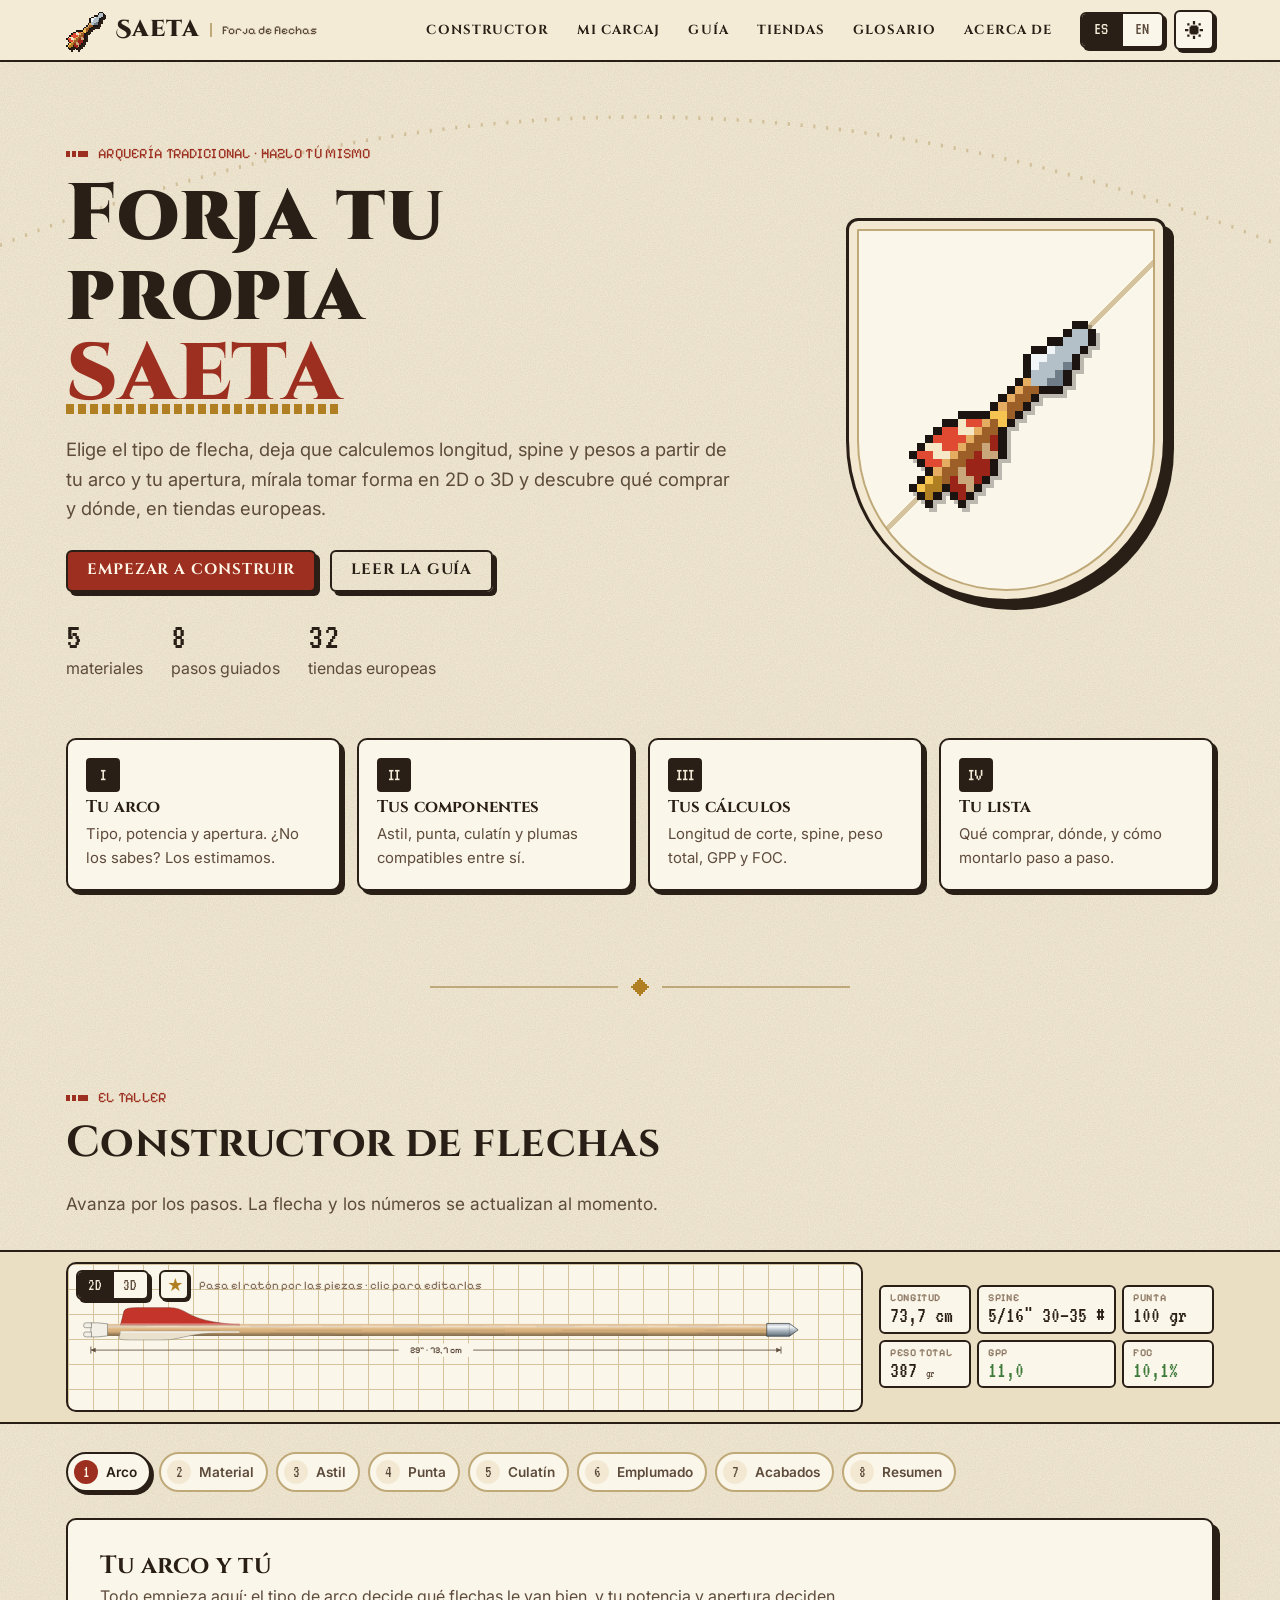
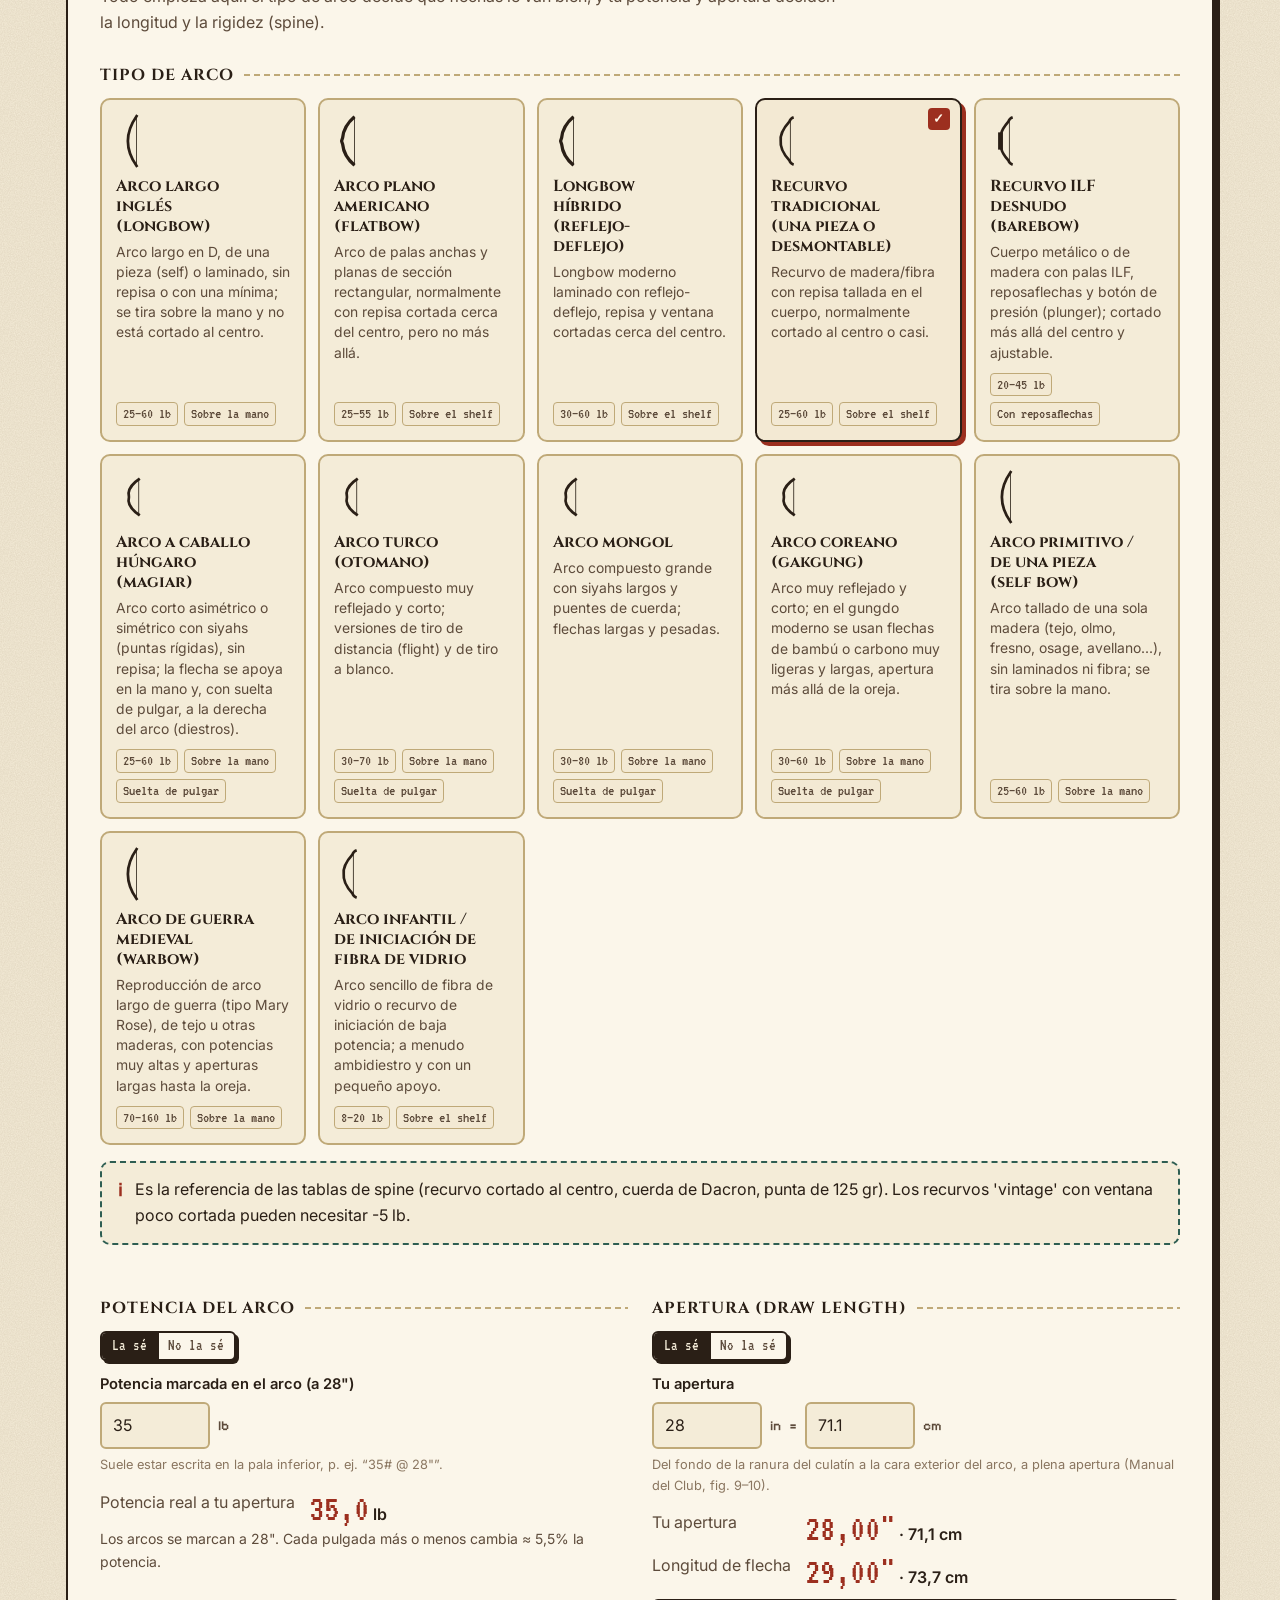
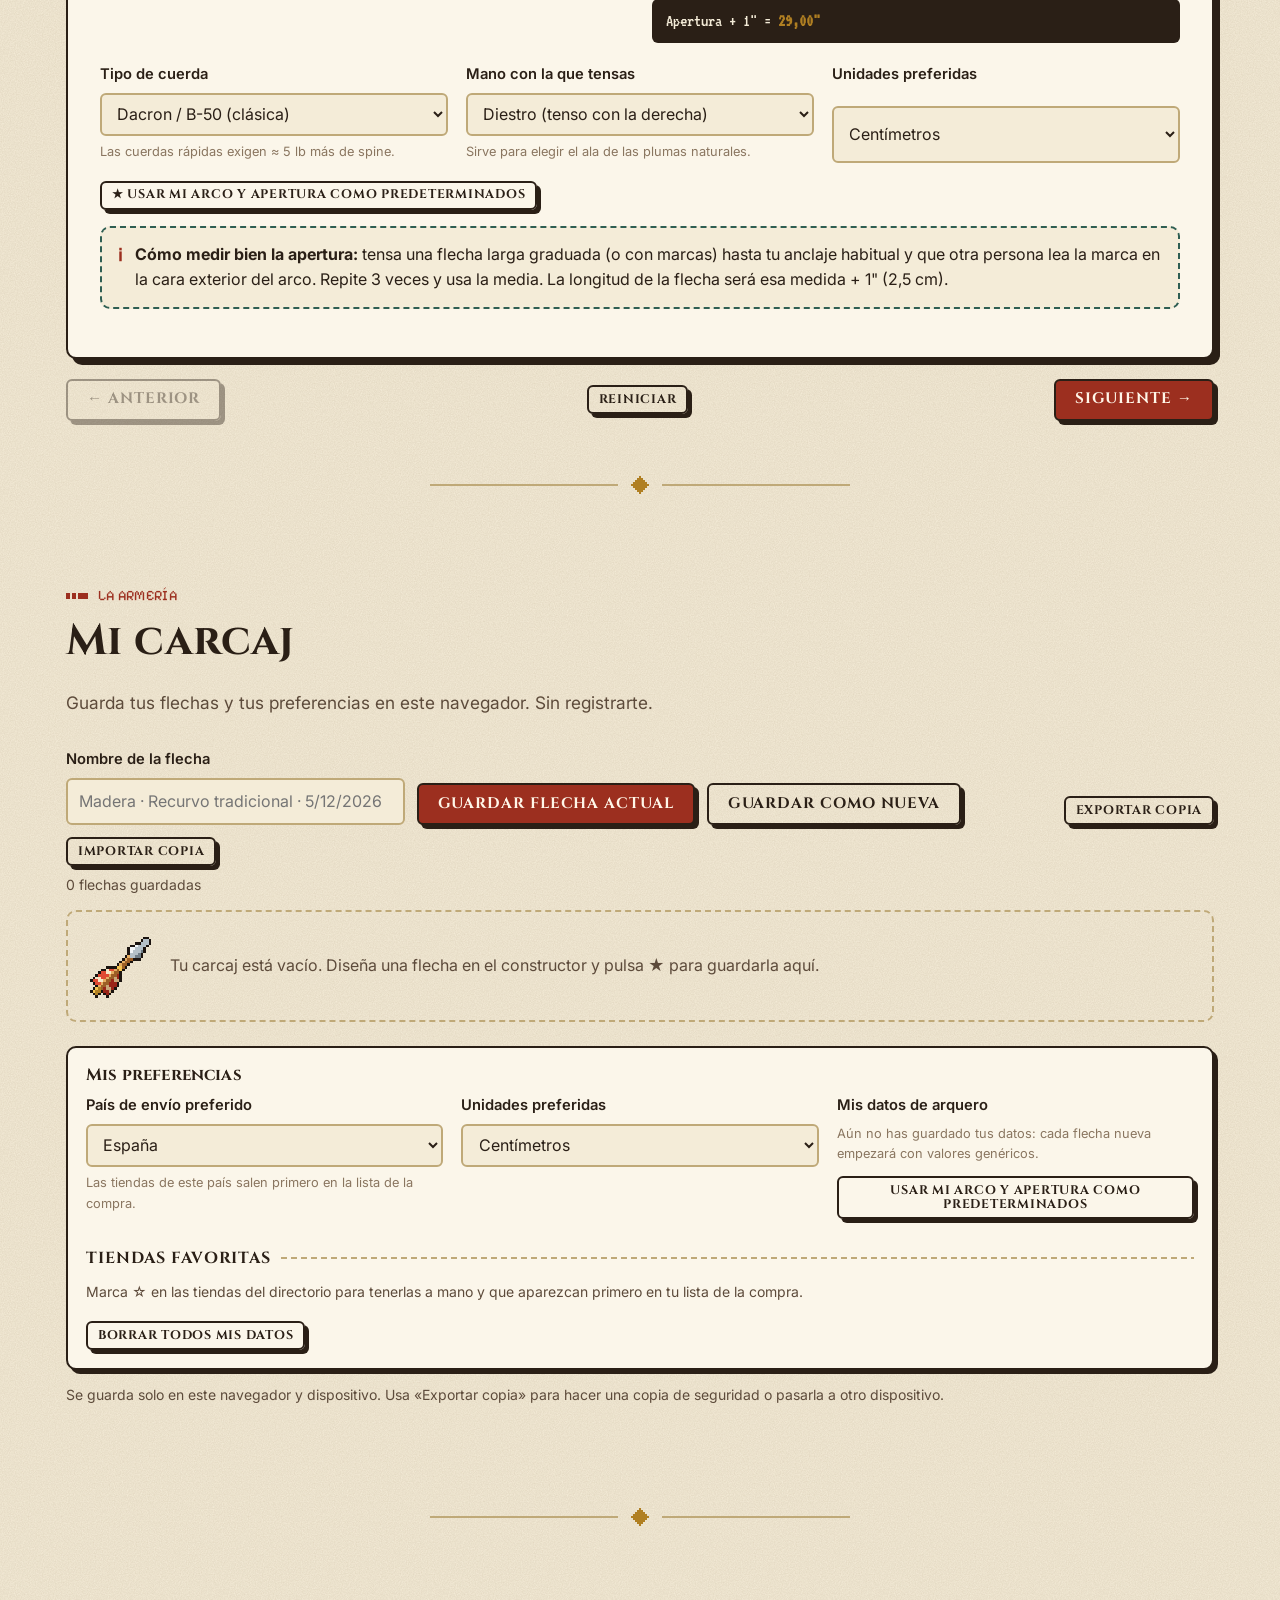
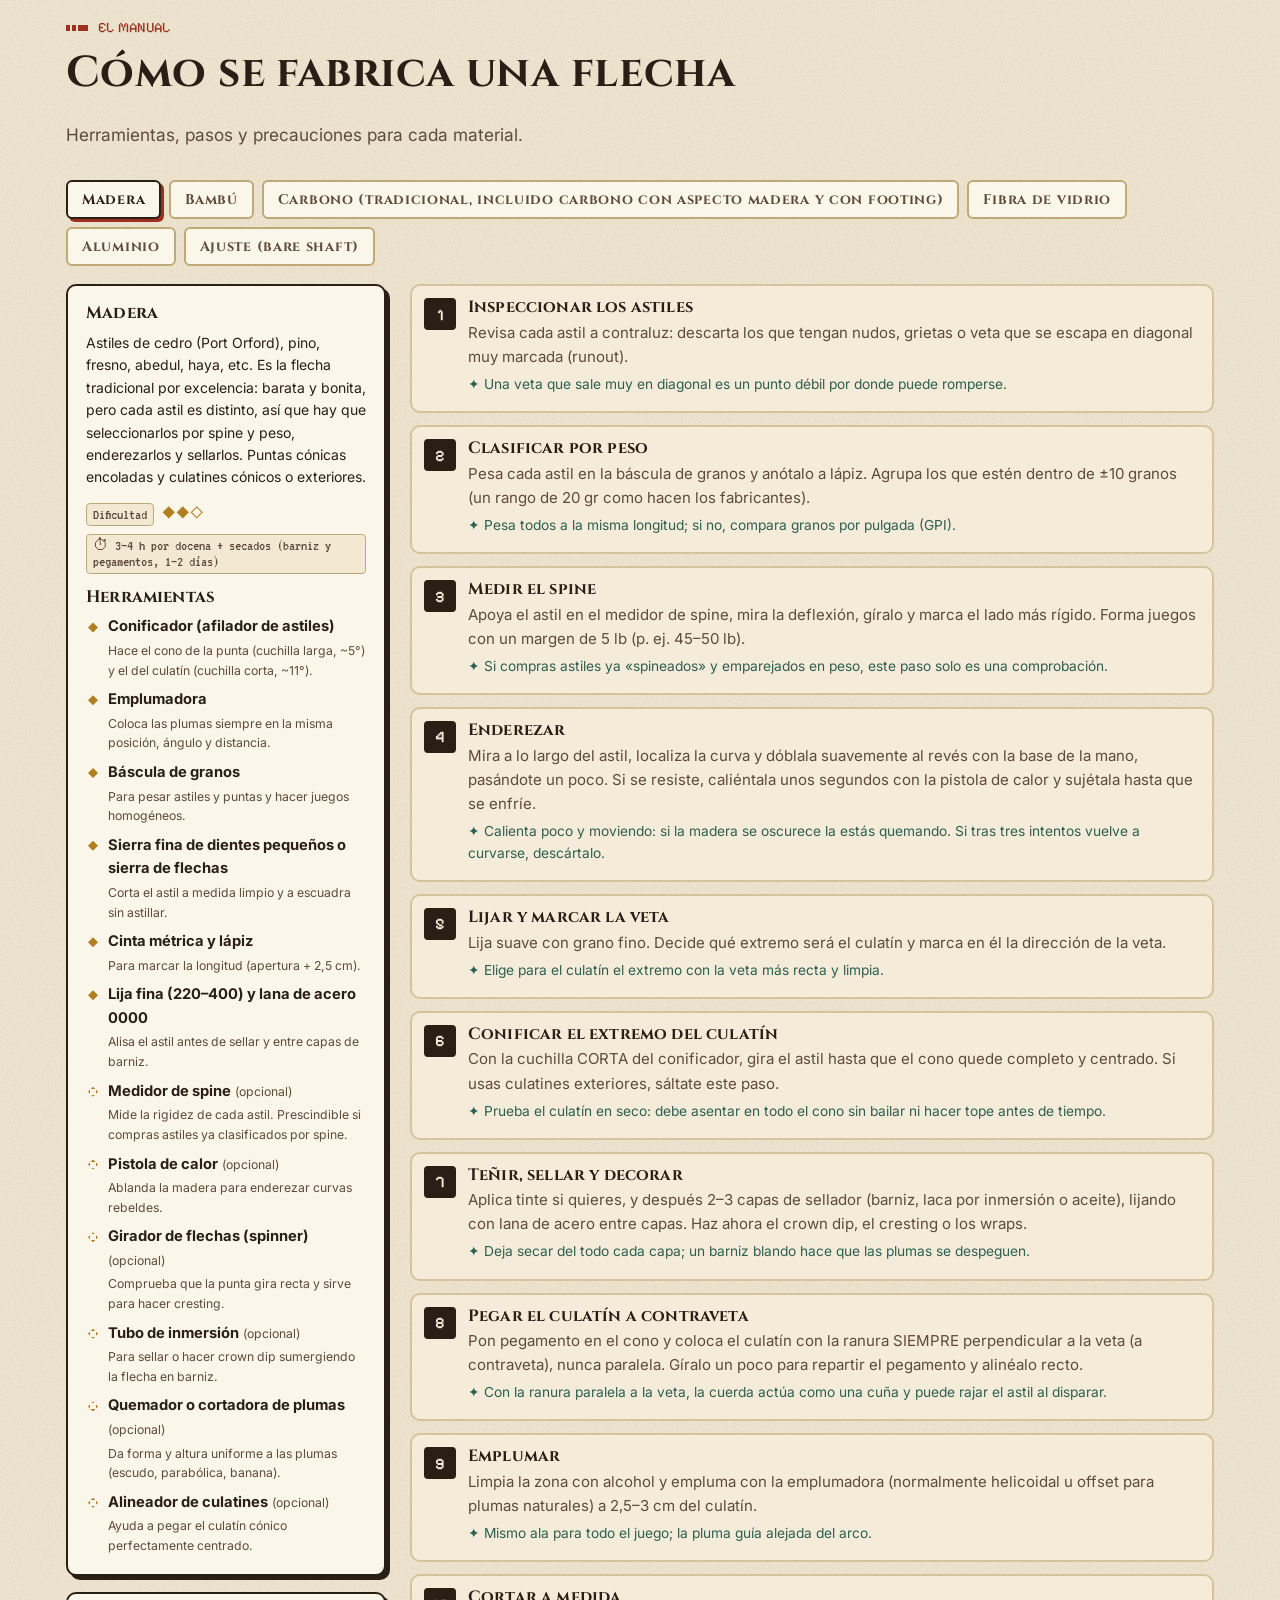
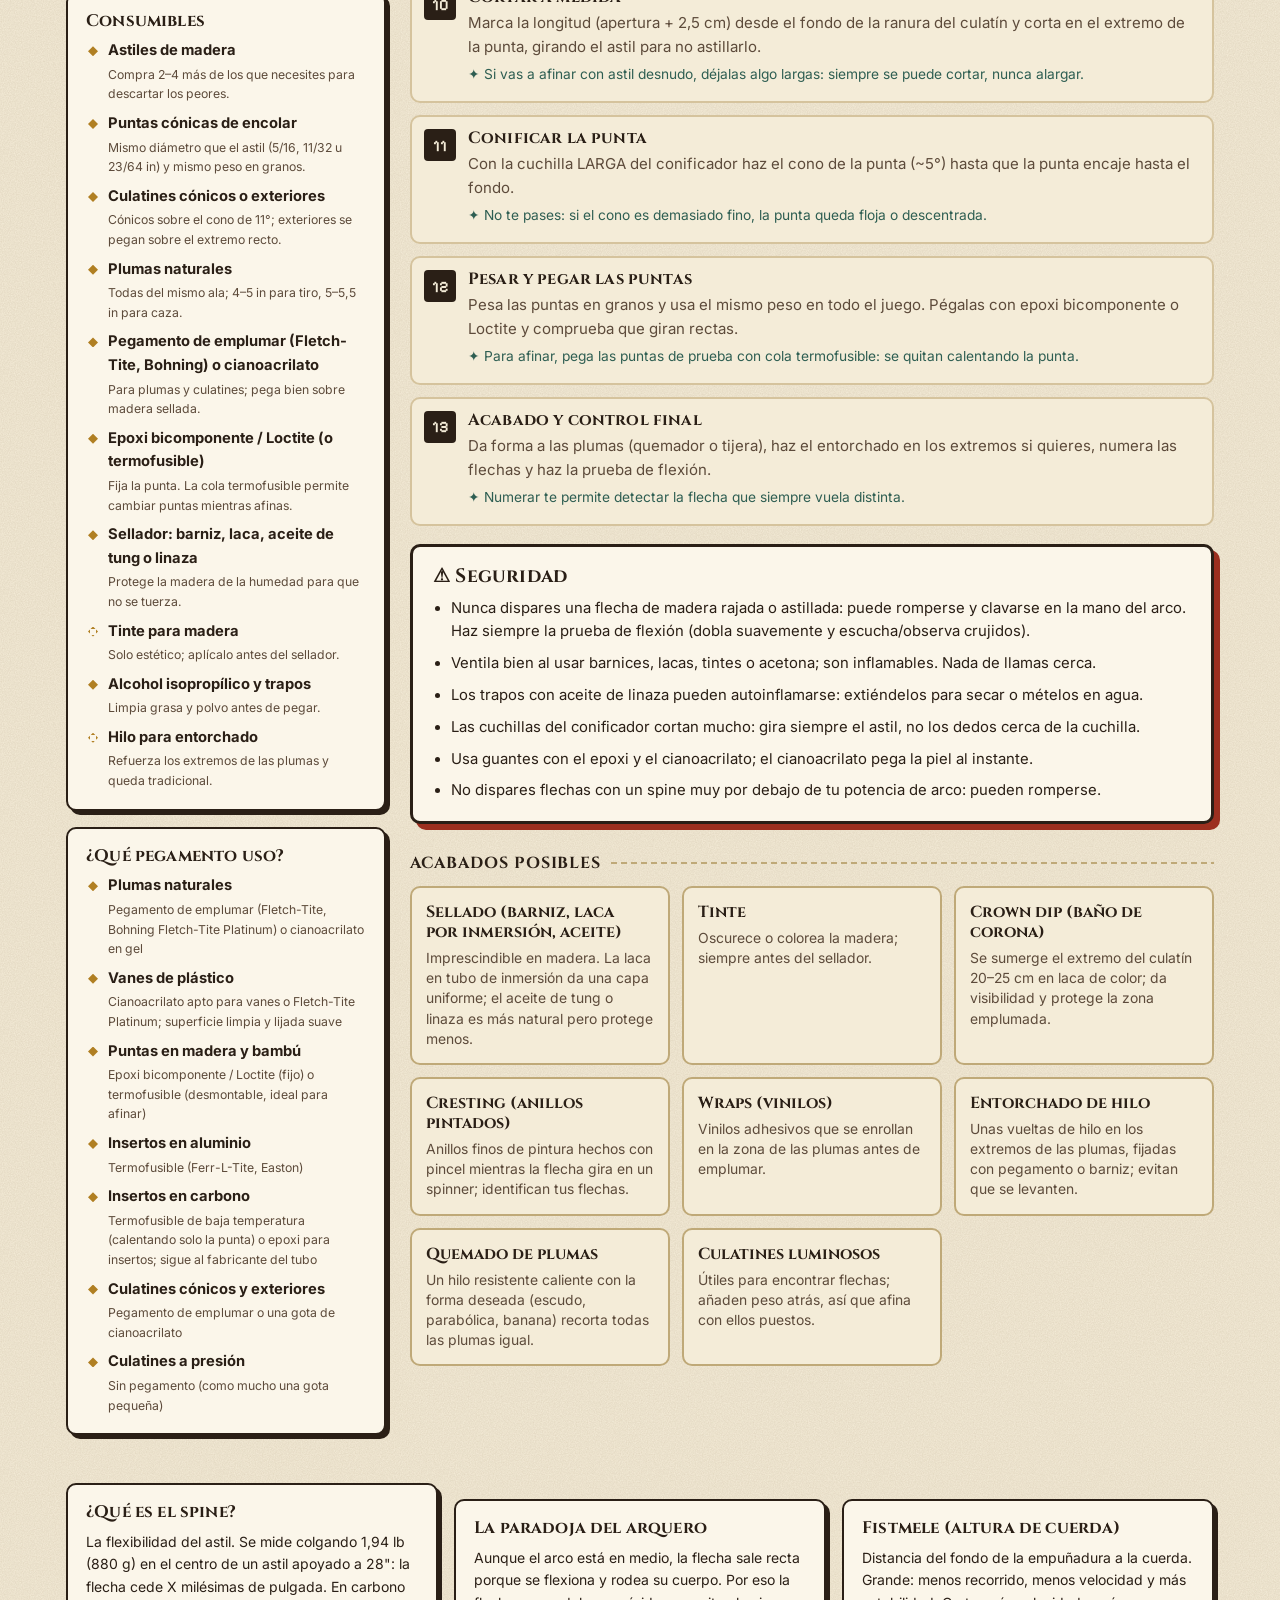
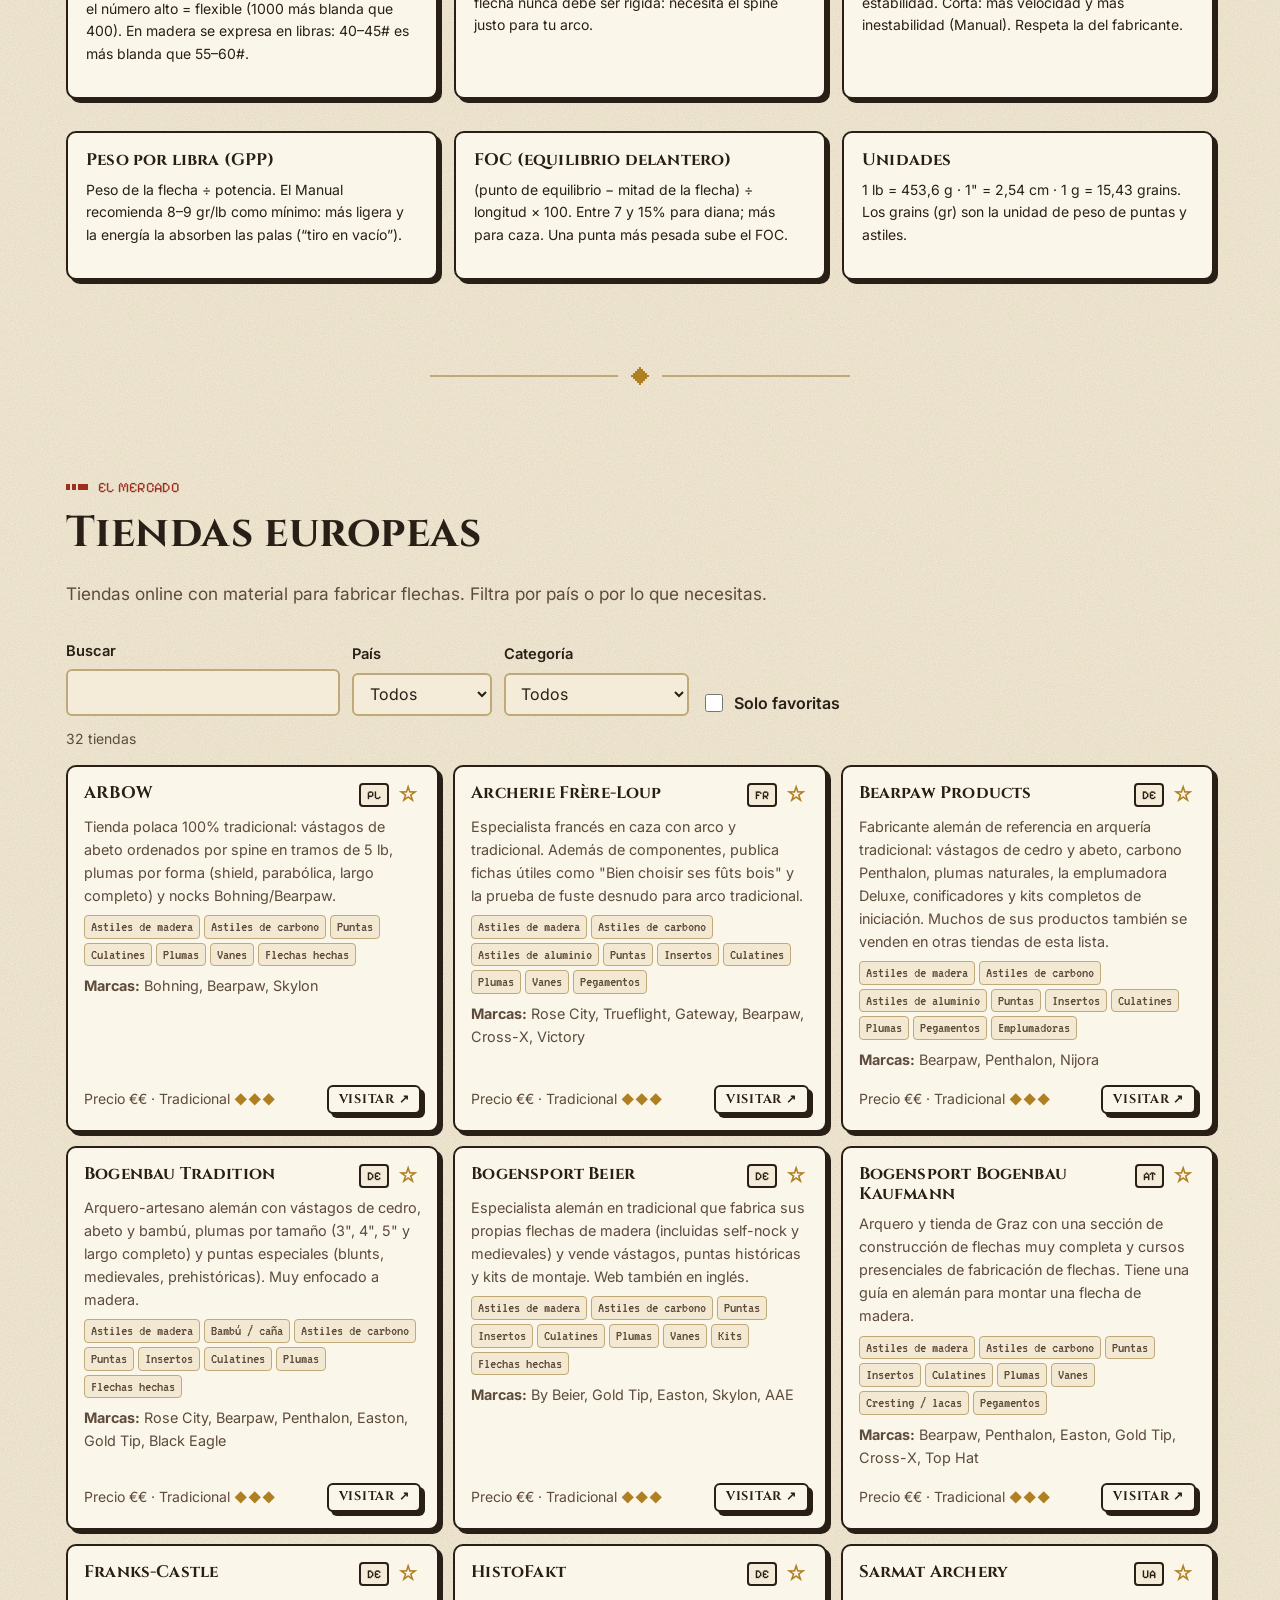
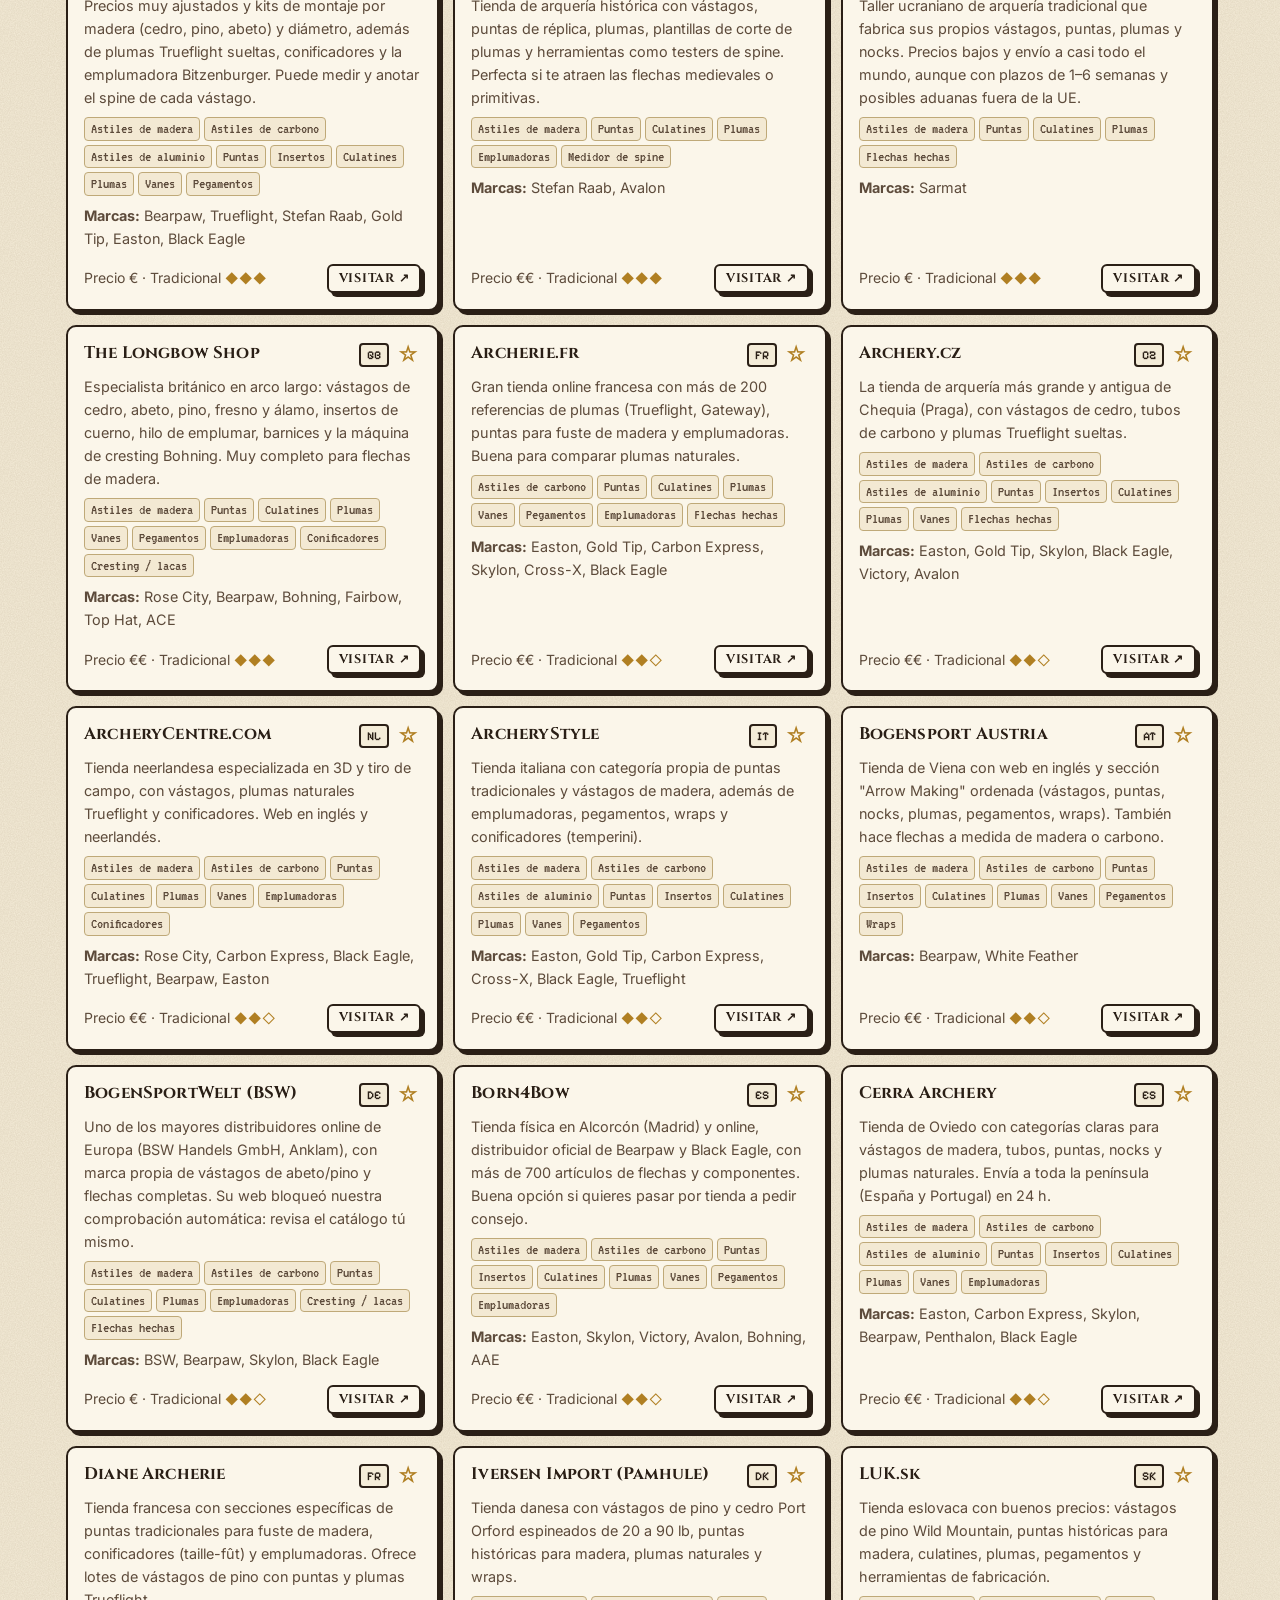
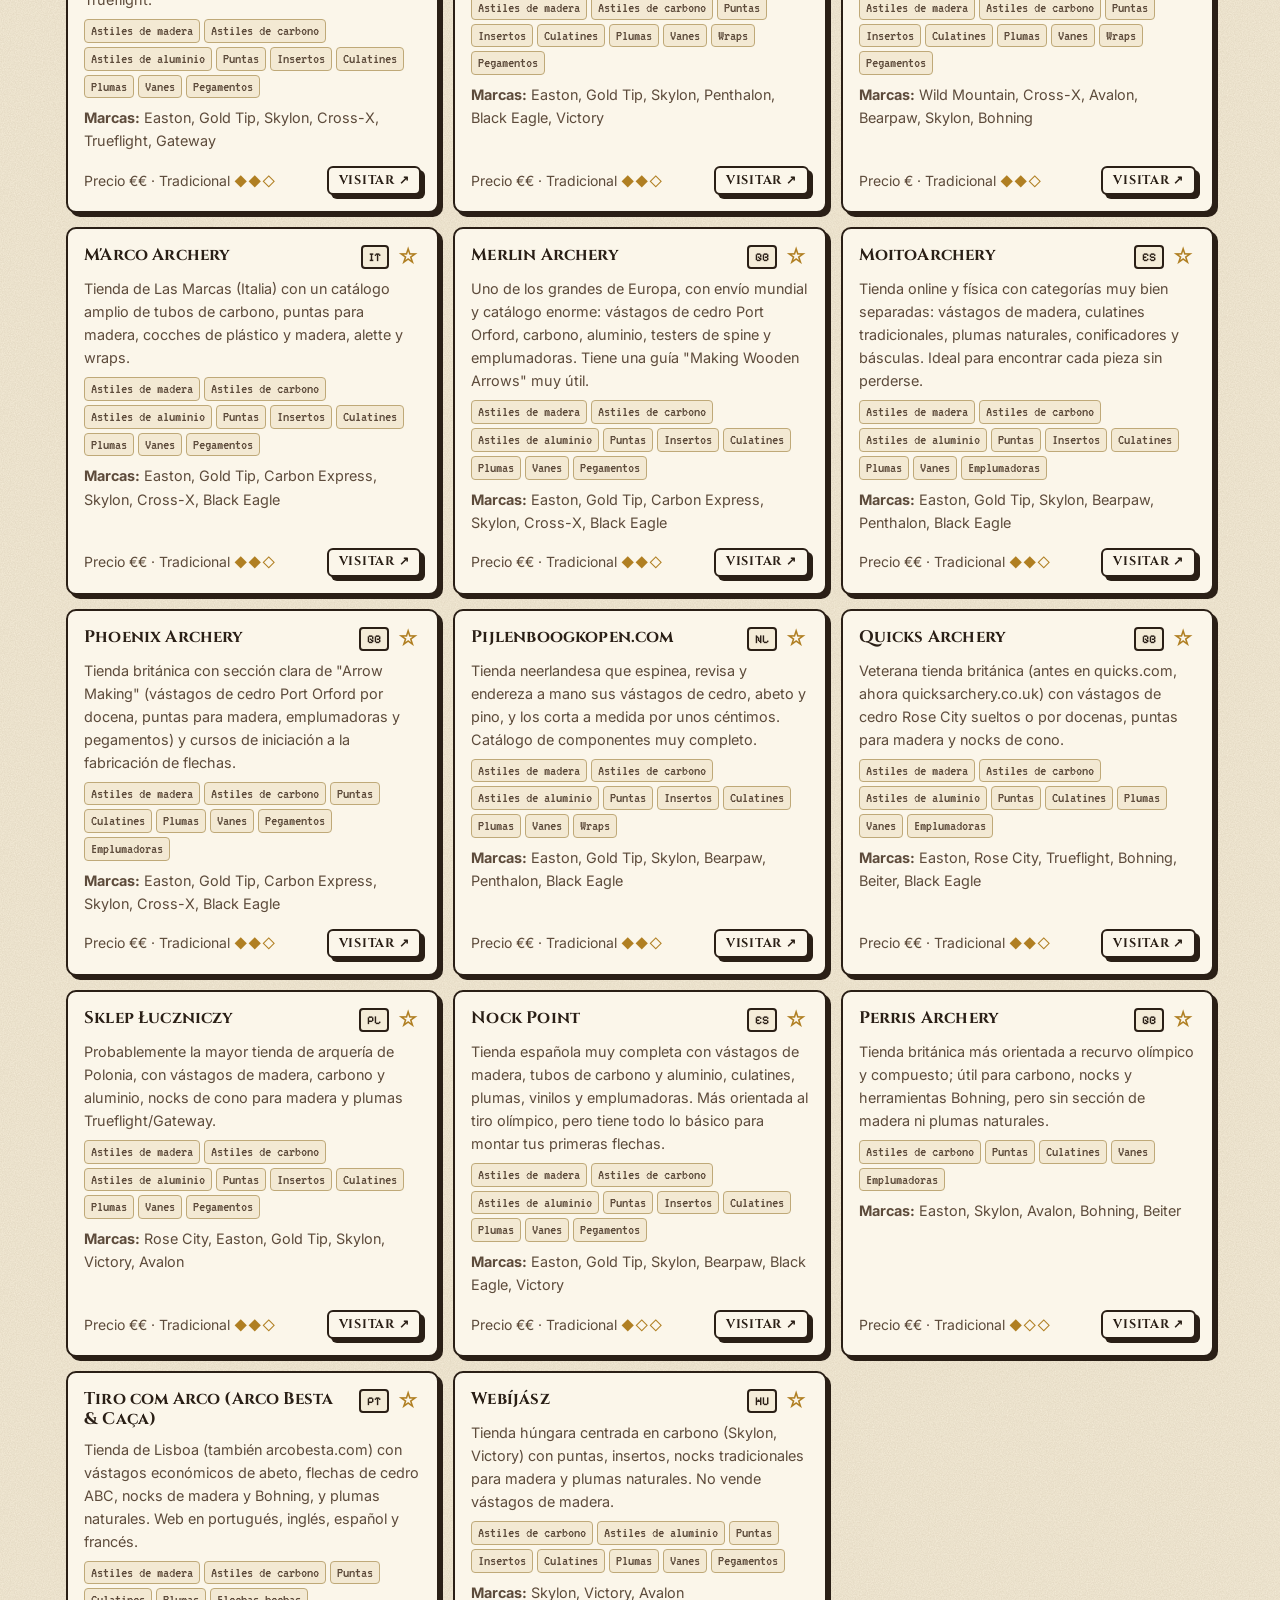
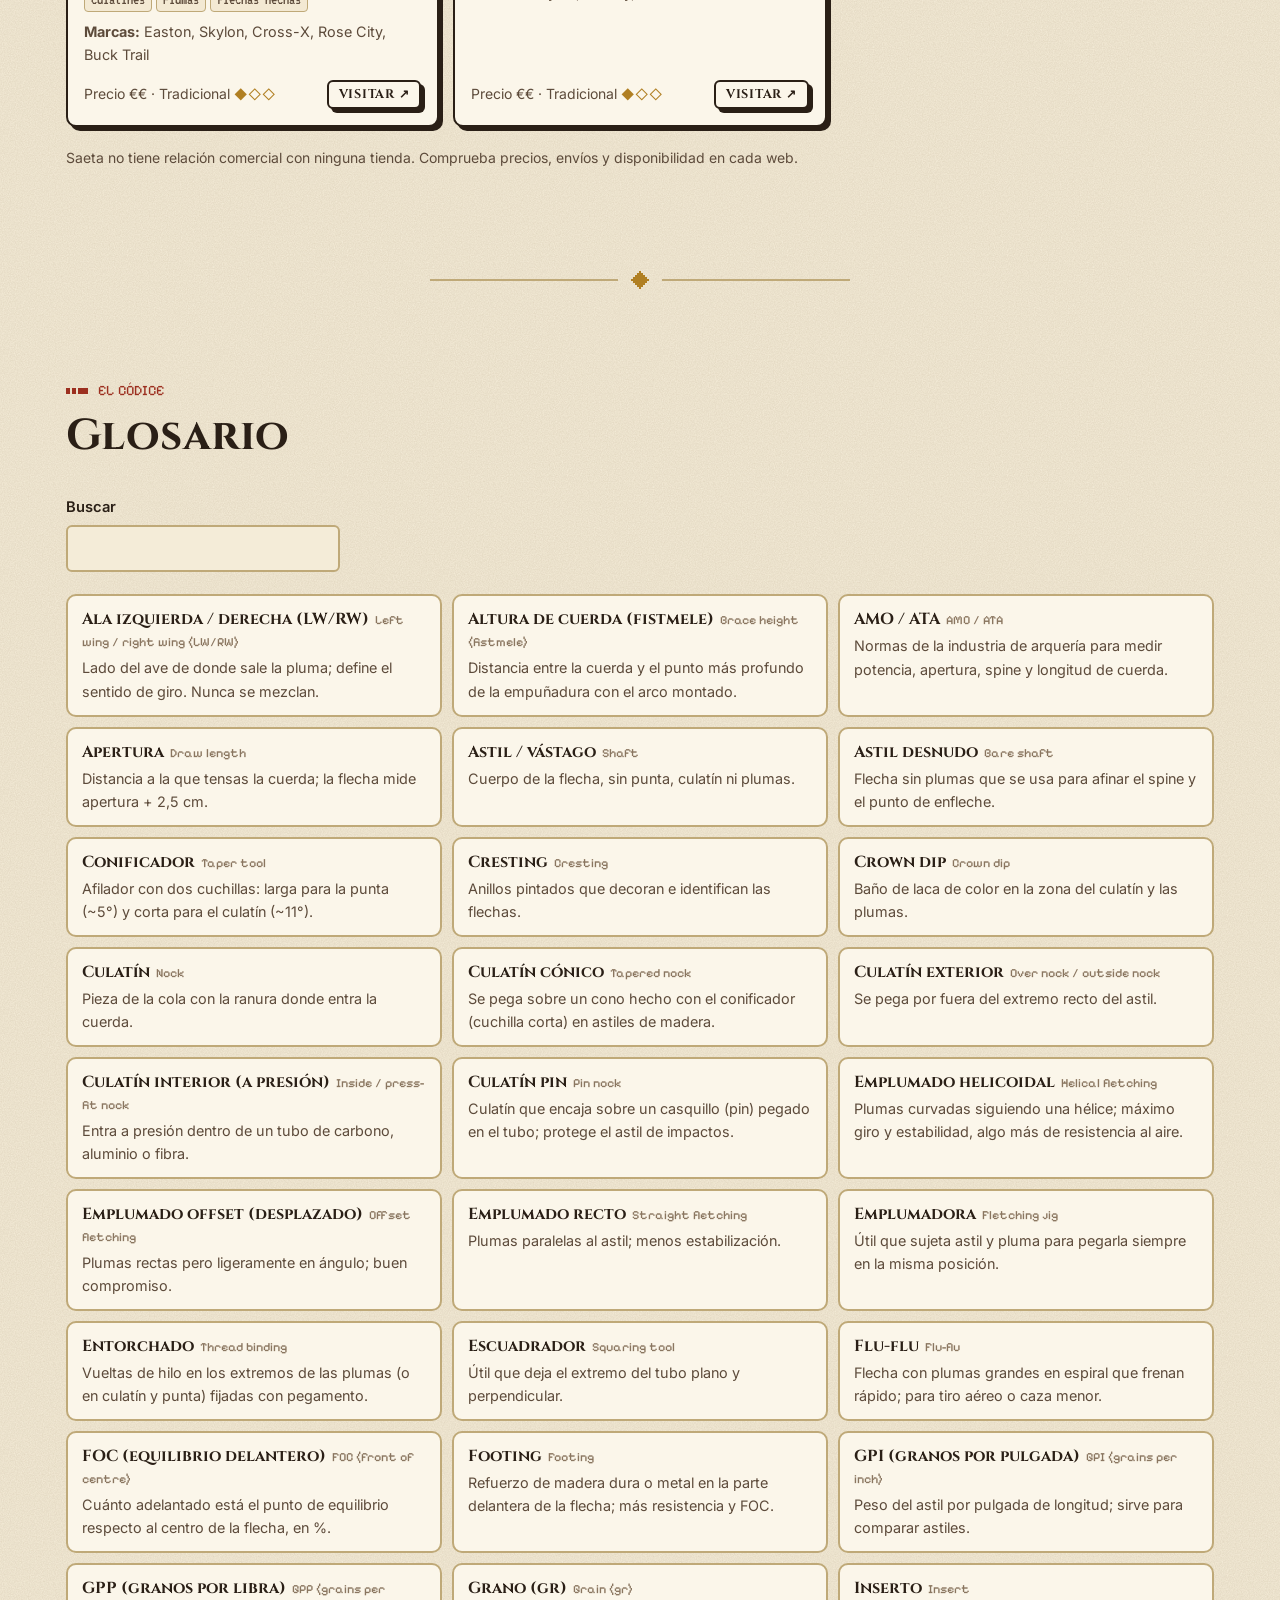
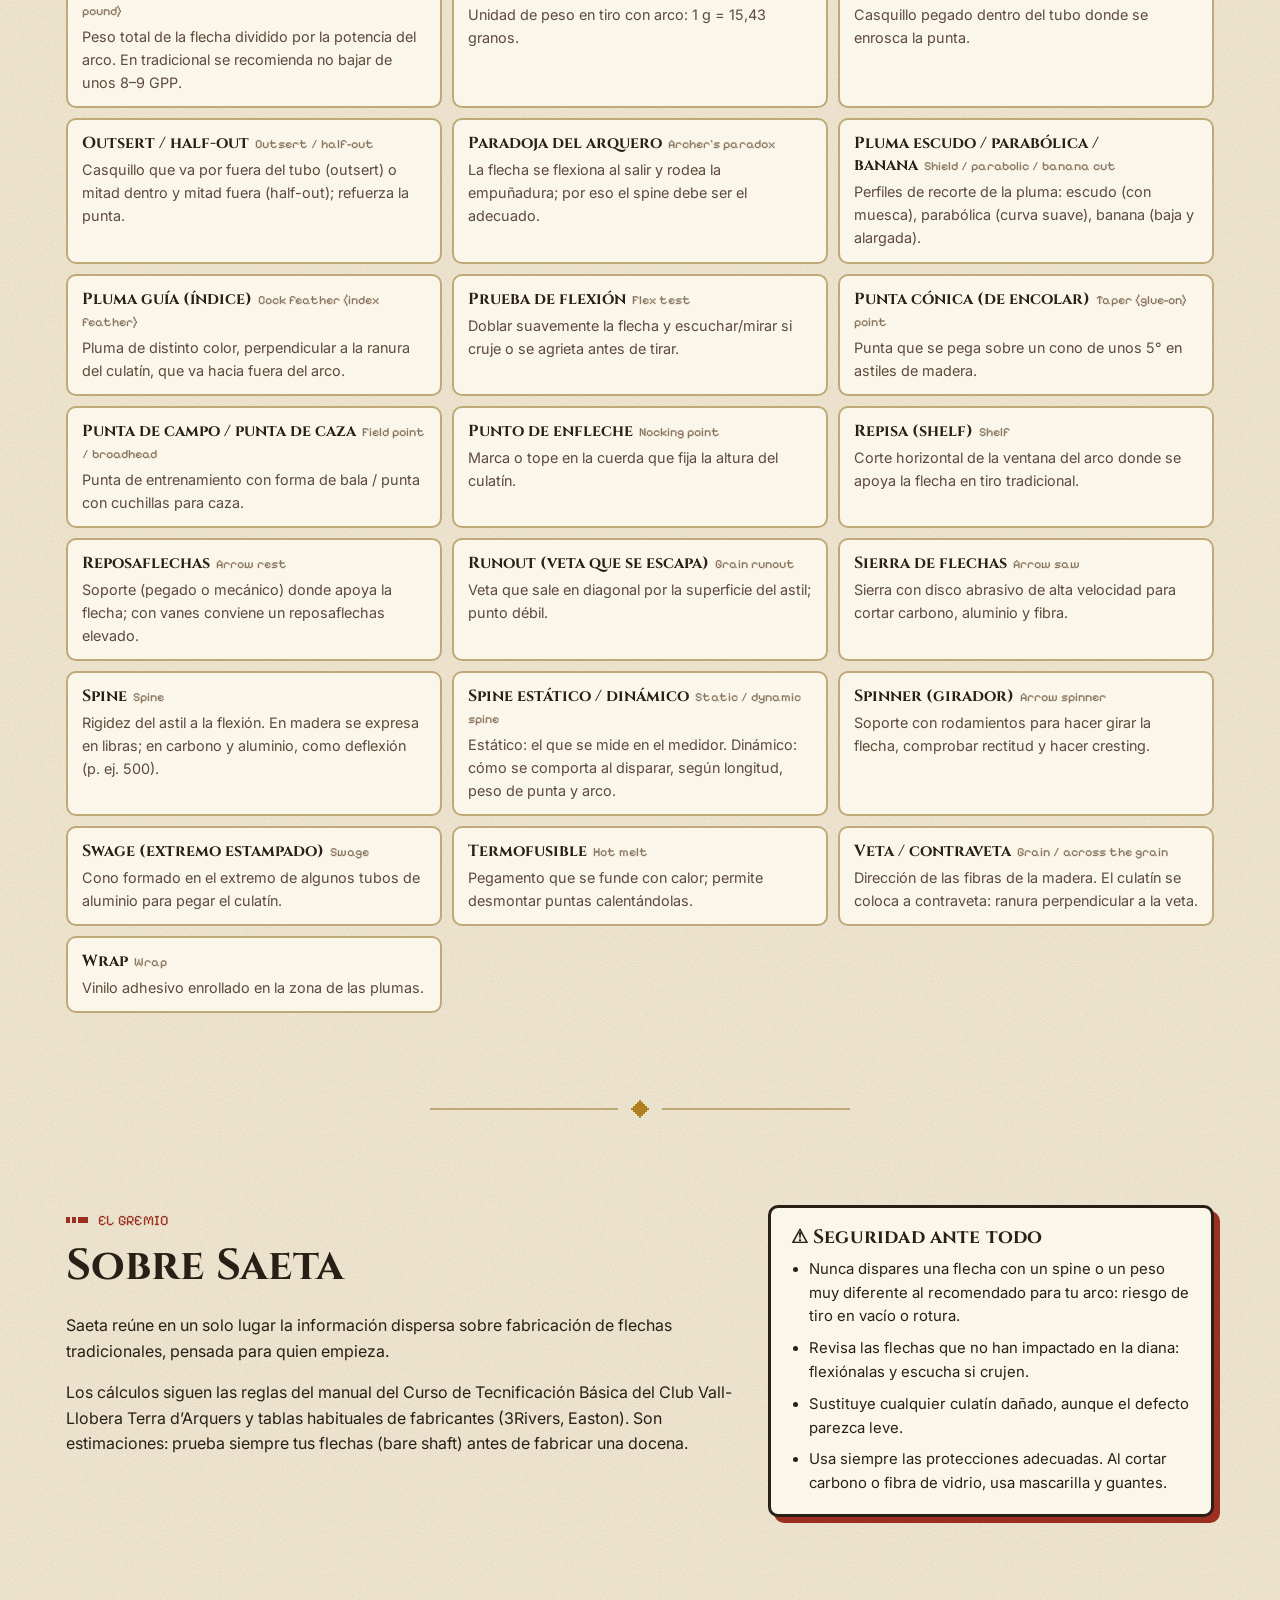
==== index.html @ 3a4120a6 "Saeta: traditional arrow builder (ES/EN) Static GitHub Pages site that guides beginners through buil" ====
<!doctype html>
<html lang="es" data-theme="">
<head>
  <meta charset="utf-8">
  <meta name="viewport" content="width=device-width, initial-scale=1, viewport-fit=cover">
  <title>Saeta · Forja de flechas tradicionales</title>
  <meta name="description" content="Saeta: guía interactiva para construir flechas de arquería tradicional. Elige componentes, calcula longitud, spine y pesos, mira tu flecha en 2D/3D y encuentra tiendas europeas.">
  <meta name="theme-color" content="#f4ecd8" media="(prefers-color-scheme: light)">
  <meta name="theme-color" content="#14110e" media="(prefers-color-scheme: dark)">
  <link rel="icon" type="image/svg+xml" href="assets/logo.svg">
  <link rel="icon" type="image/png" href="assets/favicon.png">
  <link rel="apple-touch-icon" href="assets/icon-192.png">
  <meta property="og:title" content="Saeta · Forja de flechas tradicionales">
  <meta property="og:description" content="Construye tus propias flechas de arquería tradicional paso a paso.">
  <meta property="og:image" content="assets/icon-512.png">
  <link rel="preconnect" href="https://fonts.googleapis.com">
  <link rel="preconnect" href="https://fonts.gstatic.com" crossorigin>
  <link href="https://fonts.googleapis.com/css2?family=Cinzel:wght@500;700;900&family=Cinzel+Decorative:wght@700;900&family=Inter:wght@400;500;600;700&family=Pixelify+Sans:wght@400;600&family=VT323&display=swap" rel="stylesheet">
  <link rel="stylesheet" href="css/styles.css">
  <script>
    // Apply saved theme/lang before paint to avoid a flash.
    (function () {
      try {
        var t = localStorage.getItem('saeta.theme');
        if (t === 'dark' || t === 'light') document.documentElement.setAttribute('data-theme', t);
        var l = localStorage.getItem('saeta.lang');
        if (l) document.documentElement.setAttribute('lang', l);
      } catch (e) {}
    })();
  </script>
</head>
<body>
  <a class="skip" href="#builder" data-i18n="nav.skip">Saltar al constructor</a>

  <header class="topbar" id="top">
    <div class="topbar__inner">
      <a class="brand" href="#home" aria-label="Saeta">
        <img class="brand__logo pixel" src="assets/logo.svg" alt="" width="40" height="40">
        <span class="brand__name">Saeta</span>
        <span class="brand__tag" data-i18n="brand.tag">Forja de flechas</span>
      </a>
      <nav class="nav" aria-label="Principal">
        <button class="nav__burger" id="navBurger" aria-expanded="false" aria-controls="navLinks">
          <span></span><span></span><span></span><span class="sr" data-i18n="nav.menu">Menú</span>
        </button>
        <ul class="nav__links" id="navLinks">
          <li><a href="#builder" data-i18n="nav.builder">Constructor</a></li>
          <li><a href="#quiver" data-i18n="nav.quiver">Mi carcaj</a></li>
          <li><a href="#guide" data-i18n="nav.guide">Guía</a></li>
          <li><a href="#shops" data-i18n="nav.shops">Tiendas</a></li>
          <li><a href="#glossary" data-i18n="nav.glossary">Glosario</a></li>
          <li><a href="#about" data-i18n="nav.about">Acerca de</a></li>
        </ul>
      </nav>
      <div class="toggles">
        <div class="seg" role="group" aria-label="Idioma / Language">
          <button class="seg__btn" data-lang="es" aria-pressed="true">ES</button>
          <button class="seg__btn" data-lang="en" aria-pressed="false">EN</button>
        </div>
        <button class="iconbtn" id="themeBtn" aria-label="Cambiar tema" data-i18n-aria="nav.theme">
          <svg class="ico ico--sun pixel" viewBox="0 0 16 16" aria-hidden="true"><path d="M7 0h2v3H7zM7 13h2v3H7zM0 7h3v2H0zM13 7h3v2h-3zM2 2h2v2H2zM12 2h2v2h-2zM2 12h2v2H2zM12 12h2v2h-2zM5 4h6v1h1v6h-1v1H5v-1H4V5h1z"/></svg>
          <svg class="ico ico--moon pixel" viewBox="0 0 16 16" aria-hidden="true"><path d="M6 1h4v1H8v1H7v2H6v6h1v1h1v1h2v1h3v1h-1v1H6v-1H4v-1H3v-1H2v-2H1V5h1V3h1V2h3z"/></svg>
        </button>
      </div>
    </div>
  </header>

  <main>
    <!-- ============ HERO ============ -->
    <section class="hero" id="home">
      <div class="hero__sky" aria-hidden="true">
        <svg class="hero__flight" viewBox="0 0 1200 120" preserveAspectRatio="none"><path d="M0 100 Q 600 -40 1200 100" fill="none" stroke="currentColor" stroke-width="2" stroke-dasharray="2 10"/></svg>
      </div>
      <div class="wrap hero__grid">
        <div class="hero__copy">
          <p class="eyebrow pixfont" data-i18n="hero.eyebrow">Arquería tradicional · Hazlo tú mismo</p>
          <h1 class="hero__title">
            <span data-i18n="hero.title1">Forja tu propia</span>
            <em data-i18n="hero.title2">saeta</em>
          </h1>
          <p class="hero__lead" data-i18n="hero.lead">Elige el tipo de flecha, deja que calculemos longitud, spine y pesos a partir de tu arco y tu apertura, mírala tomar forma en 2D o 3D y descubre qué comprar y dónde, en tiendas europeas.</p>
          <div class="hero__cta">
            <a class="btn btn--primary" href="#builder" data-i18n="hero.cta">Empezar a construir</a>
            <a class="btn btn--ghost" href="#guide" data-i18n="hero.cta2">Leer la guía</a>
          </div>
          <ul class="hero__facts">
            <li><strong class="pixfont">5</strong> <span data-i18n="hero.f1">materiales</span></li>
            <li><strong class="pixfont">8</strong> <span data-i18n="hero.f2">pasos guiados</span></li>
            <li><strong class="pixfont" id="shopCount">25+</strong> <span data-i18n="hero.f3">tiendas europeas</span></li>
          </ul>
        </div>
        <div class="hero__art" aria-hidden="true">
          <div class="hero__shield">
            <img class="pixel hero__logo" src="assets/logo.svg" alt="">
          </div>
        </div>
      </div>
      <div class="wrap">
        <ol class="howto">
          <li class="howto__item"><span class="howto__n pixfont">I</span><h3 data-i18n="how.1t">Tu arco</h3><p data-i18n="how.1d">Tipo, potencia y apertura. ¿No los sabes? Los estimamos.</p></li>
          <li class="howto__item"><span class="howto__n pixfont">II</span><h3 data-i18n="how.2t">Tus componentes</h3><p data-i18n="how.2d">Astil, punta, culatín y plumas compatibles entre sí.</p></li>
          <li class="howto__item"><span class="howto__n pixfont">III</span><h3 data-i18n="how.3t">Tus cálculos</h3><p data-i18n="how.3d">Longitud de corte, spine, peso total, GPP y FOC.</p></li>
          <li class="howto__item"><span class="howto__n pixfont">IV</span><h3 data-i18n="how.4t">Tu lista</h3><p data-i18n="how.4d">Qué comprar, dónde, y cómo montarlo paso a paso.</p></li>
        </ol>
      </div>
    </section>

    <!-- ============ BUILDER ============ -->
    <section class="builder" id="builder" aria-labelledby="builderTitle">
      <div class="wrap">
        <header class="section-head">
          <p class="eyebrow pixfont" data-i18n="builder.eyebrow">El taller</p>
          <h2 id="builderTitle" data-i18n="builder.title">Constructor de flechas</h2>
          <p class="section-head__lead" data-i18n="builder.lead">Avanza por los pasos. La flecha y los números se actualizan al momento.</p>
        </header>
      </div>

      <div class="bench" id="bench">
        <div class="wrap bench__inner">
          <div class="bench__stage">
            <div class="bench__view" id="view2d" role="img" aria-label="Vista previa de la flecha"></div>
            <div class="bench__view bench__view--3d" id="view3d" hidden></div>
            <div class="bench__tools">
              <div class="seg seg--sm" role="group" aria-label="Vista">
                <button class="seg__btn" data-view="2d" aria-pressed="true">2D</button>
                <button class="seg__btn" data-view="3d" aria-pressed="false">3D</button>
              </div>
              <button type="button" class="iconbtn iconbtn--sm" id="quickSave" data-i18n-aria="q.quick" title="★" aria-label="Guardar en mi carcaj">★</button>
              <span class="bench__hint" id="viewHint" data-i18n="bench.hint2d">Pasa el ratón por las piezas</span>
            </div>
          </div>
          <dl class="stats" id="stats" aria-live="polite"></dl>
        </div>
      </div>

      <div class="wrap builder__body">
        <nav class="stepper" aria-label="Pasos">
          <ol id="stepper"></ol>
        </nav>
        <div class="steppanel" id="stepPanel" tabindex="-1"></div>
        <div class="stepnav">
          <button class="btn btn--ghost" id="prevStep" data-i18n="step.prev">← Anterior</button>
          <button class="btn btn--ghost btn--sm" id="resetBtn" data-i18n="step.reset">Reiniciar</button>
          <button class="btn btn--primary" id="nextStep" data-i18n="step.next">Siguiente →</button>
        </div>
      </div>
    </section>

    <!-- ============ QUIVER ============ -->
    <section class="quiver" id="quiver" aria-labelledby="quiverTitle">
      <div class="wrap">
        <header class="section-head">
          <p class="eyebrow pixfont" data-i18n="q.eyebrow">La armería</p>
          <h2 id="quiverTitle" data-i18n="q.title">Mi carcaj</h2>
          <p class="section-head__lead" data-i18n="q.lead">Guarda tus flechas y tus preferencias en este navegador. Sin registrarte.</p>
        </header>
        <div class="quiver__bar">
          <label class="field quiver__name"><span data-i18n="q.name">Nombre de la flecha</span><input type="text" id="quiverName" maxlength="120" autocomplete="off"></label>
          <button type="button" class="btn btn--primary" id="quiverSave">Guardar</button>
          <button type="button" class="btn btn--ghost" id="quiverSaveNew" data-i18n="q.saveNew" hidden>Guardar como nueva</button>
          <span class="quiver__spacer"></span>
          <button type="button" class="btn btn--ghost btn--sm" id="quiverExport" data-i18n="q.export">Exportar copia</button>
          <label class="btn btn--ghost btn--sm"><span data-i18n="q.import">Importar copia</span><input type="file" id="quiverImport" accept="application/json,.json" hidden></label>
        </div>
        <p class="small muted" id="quiverCount"></p>
        <div class="quivergrid" id="quiverGrid"></div>
        <div class="panel prefs" id="prefsPanel"></div>
        <p class="small muted" data-i18n="q.storageNote">Se guarda solo en este navegador y dispositivo. Usa «Exportar copia» para hacer una copia de seguridad o pasarla a otro dispositivo.</p>
      </div>
    </section>

    <!-- ============ GUIDE ============ -->
    <section class="guide" id="guide" aria-labelledby="guideTitle">
      <div class="wrap">
        <header class="section-head">
          <p class="eyebrow pixfont" data-i18n="guide.eyebrow">El manual</p>
          <h2 id="guideTitle" data-i18n="guide.title">Cómo se fabrica una flecha</h2>
          <p class="section-head__lead" data-i18n="guide.lead">Herramientas, pasos y precauciones para cada material.</p>
        </header>
        <div class="tabs" role="tablist" id="guideTabs"></div>
        <div id="guideBody"></div>
        <div class="theory" id="theory"></div>
      </div>
    </section>

    <!-- ============ SHOPS ============ -->
    <section class="shops" id="shops" aria-labelledby="shopsTitle">
      <div class="wrap">
        <header class="section-head">
          <p class="eyebrow pixfont" data-i18n="shops.eyebrow">El mercado</p>
          <h2 id="shopsTitle" data-i18n="shops.title">Tiendas europeas</h2>
          <p class="section-head__lead" data-i18n="shops.lead">Tiendas online con material para fabricar flechas. Filtra por país o por lo que necesitas.</p>
        </header>
        <div class="filters">
          <label class="field field--inline">
            <span data-i18n="shops.search">Buscar</span>
            <input type="search" id="shopSearch" autocomplete="off">
          </label>
          <label class="field field--inline">
            <span data-i18n="shops.country">País</span>
            <select id="shopCountry"></select>
          </label>
          <label class="field field--inline">
            <span data-i18n="shops.category">Categoría</span>
            <select id="shopCat"></select>
          </label>
          <label class="check field--inline"><input type="checkbox" id="shopFav"> <span data-i18n="shops.onlyFav">Solo favoritas</span></label>
        </div>
        <p class="muted small" id="shopResultCount"></p>
        <div class="shopgrid" id="shopGrid"></div>
        <p class="muted small" data-i18n="shops.disclaimer">Saeta no tiene relación comercial con ninguna tienda. Comprueba precios, envíos y disponibilidad en cada web.</p>
      </div>
    </section>

    <!-- ============ GLOSSARY ============ -->
    <section class="glossary" id="glossary" aria-labelledby="glossTitle">
      <div class="wrap">
        <header class="section-head">
          <p class="eyebrow pixfont" data-i18n="gloss.eyebrow">El códice</p>
          <h2 id="glossTitle" data-i18n="gloss.title">Glosario</h2>
        </header>
        <label class="field field--inline">
          <span data-i18n="shops.search">Buscar</span>
          <input type="search" id="glossSearch" autocomplete="off">
        </label>
        <dl class="glosslist" id="glossList"></dl>
      </div>
    </section>

    <!-- ============ ABOUT ============ -->
    <section class="about" id="about" aria-labelledby="aboutTitle">
      <div class="wrap about__grid">
        <div>
          <p class="eyebrow pixfont" data-i18n="about.eyebrow">El gremio</p>
          <h2 id="aboutTitle" data-i18n="about.title">Sobre Saeta</h2>
          <p data-i18n="about.p1">Saeta reúne en un solo lugar la información dispersa sobre fabricación de flechas tradicionales, pensada para quien empieza.</p>
          <p data-i18n="about.p2">Los cálculos siguen las reglas del manual del Curso de Tecnificación Básica del Club Vall-Llobera Terra d’Arquers y tablas habituales de fabricantes. Son estimaciones: prueba siempre tus flechas (bare-shaft) antes de fabricar una docena.</p>
        </div>
        <aside class="warnbox">
          <h3 data-i18n="about.safetyTitle">⚠ Seguridad ante todo</h3>
          <ul>
            <li data-i18n="about.s1">Nunca dispares una flecha con un spine o un peso muy diferente al recomendado para tu arco: riesgo de tiro en vacío o rotura.</li>
            <li data-i18n="about.s2">Revisa las flechas que no han impactado en la diana: flexiónalas y escucha si crujen.</li>
            <li data-i18n="about.s3">Sustituye cualquier culatín dañado, aunque el defecto parezca leve.</li>
            <li data-i18n="about.s4">Usa siempre las protecciones adecuadas. Al cortar carbono o fibra de vidrio, usa mascarilla y guantes.</li>
          </ul>
        </aside>
      </div>
    </section>
  </main>

  <footer class="footer">
    <div class="wrap footer__inner">
      <span class="brand brand--sm"><img class="pixel" src="assets/logo.svg" alt="" width="24" height="24"> Saeta</span>
      <span class="muted small" data-i18n="footer.text">Hecho con plumas, cola y JavaScript. Sin cookies ni rastreo.</span>
      <a class="small" href="#top" data-i18n="footer.top">↑ Volver arriba</a>
    </div>
  </footer>

  <div class="tooltip" id="tooltip" role="tooltip" hidden></div>
  <div class="toast" id="toast" role="status" aria-live="polite" hidden></div>

  <script src="js/i18n.js"></script>
  <script src="js/data/bows.js"></script>
  <script src="js/data/components.js"></script>
  <script src="js/data/process.js"></script>
  <script src="js/data/shops.js"></script>
  <script src="js/catalog.js"></script>
  <script src="js/calc.js"></script>
  <script src="js/viz2d.js"></script>
  <script src="js/viz3d.js"></script>
  <script src="js/app.js"></script>
</body>
</html>
---- css/styles.css ----
/* =========================================================
   SAETA — medieval × modern × 16-bit
   ========================================================= */

/* ---------- Tokens: light = parchment day ---------- */
:root {
  --bg: #f4ecd8;
  --bg-2: #ebdfc3;
  --surface: #fbf6ea;
  --surface-2: #f3e9d3;
  --ink: #2a1f16;
  --ink-2: #5d4b3b;
  --ink-3: #8a7660;
  --line: #d5c39d;
  --line-2: #bfa978;
  --accent: #9c2f1f;      /* oxblood */
  --accent-ink: #fff6e8;
  --accent-2: #2e5e52;    /* forest */
  --gold: #b07f22;
  --ok: #3d7a3a;
  --warn: #b26a00;
  --bad: #b3261e;
  --shadow: #2a1f16;
  --glow: transparent;
  --paper-noise: 0.06;
  --radius: 10px;
  --radius-sm: 6px;
  --px: 4px;              /* pixel-shadow offset */
  --font-display: "Cinzel", "Trajan Pro", Georgia, "Times New Roman", serif;
  --font-deco: "Cinzel Decorative", "Cinzel", Georgia, serif;
  --font-body: "Inter", system-ui, -apple-system, "Segoe UI", Roboto, sans-serif;
  --font-pixel: "Pixelify Sans", "Courier New", ui-monospace, monospace;
  --font-num: "VT323", "Courier New", ui-monospace, monospace;
  color-scheme: light;
}

/* ---------- Dark = forge night ---------- */
@media (prefers-color-scheme: dark) {
  :root:not([data-theme="light"]) {
    --bg: #14110e; --bg-2: #1b1713; --surface: #221d18; --surface-2: #2a241e;
    --ink: #f0e5cf; --ink-2: #c3b296; --ink-3: #8e7f68;
    --line: #3b3229; --line-2: #54483a;
    --accent: #e8643c; --accent-ink: #1a0f08; --accent-2: #74b9a6; --gold: #e2b04a;
    --ok: #79c06f; --warn: #f0a640; --bad: #ff7a6b;
    --shadow: #000; --glow: rgba(232, 100, 60, .18); --paper-noise: 0.04;
    color-scheme: dark;
  }
}
:root[data-theme="dark"] {
  --bg: #14110e; --bg-2: #1b1713; --surface: #221d18; --surface-2: #2a241e;
  --ink: #f0e5cf; --ink-2: #c3b296; --ink-3: #8e7f68;
  --line: #3b3229; --line-2: #54483a;
  --accent: #e8643c; --accent-ink: #1a0f08; --accent-2: #74b9a6; --gold: #e2b04a;
  --ok: #79c06f; --warn: #f0a640; --bad: #ff7a6b;
  --shadow: #000; --glow: rgba(232, 100, 60, .18); --paper-noise: 0.04;
  color-scheme: dark;
}

/* ---------- Base ---------- */
*, *::before, *::after { box-sizing: border-box; }
html { scroll-behavior: smooth; scroll-padding-top: 76px; }
@media (prefers-reduced-motion: reduce) { html { scroll-behavior: auto; } *, *::before, *::after { animation: none !important; transition: none !important; } }
body {
  margin: 0;
  font: 400 16px/1.6 var(--font-body);
  color: var(--ink);
  background-color: var(--bg);
  background-image:
    radial-gradient(1200px 600px at 10% -10%, var(--glow), transparent 60%),
    url("data:image/svg+xml,%3Csvg xmlns='http://www.w3.org/2000/svg' width='220' height='220'%3E%3Cfilter id='n'%3E%3CfeTurbulence type='fractalNoise' baseFrequency='.85' numOctaves='3' stitchTiles='stitch'/%3E%3CfeColorMatrix values='0 0 0 0 0.3 0 0 0 0 0.2 0 0 0 0 0.1 0 0 0 0.55 0'/%3E%3C/filter%3E%3Crect width='100%25' height='100%25' filter='url(%23n)' opacity='.35'/%3E%3C/svg%3E");
  -webkit-font-smoothing: antialiased;
  overflow-x: hidden;
}
img { max-width: 100%; display: block; }
.pixel { image-rendering: pixelated; image-rendering: crisp-edges; }
a { color: var(--accent); text-underline-offset: 3px; }
a:hover { text-decoration-thickness: 2px; }
h1, h2, h3, h4 { font-family: var(--font-display); line-height: 1.15; margin: 0 0 .5em; letter-spacing: .01em; }
h2 { font-size: clamp(1.8rem, 1.2rem + 2.2vw, 2.7rem); font-weight: 700; }
h3 { font-size: 1.2rem; font-weight: 700; }
p { margin: 0 0 1em; }
button, input, select, textarea { font: inherit; color: inherit; }
:focus-visible { outline: 3px solid var(--gold); outline-offset: 2px; }
.sr { position: absolute; width: 1px; height: 1px; overflow: hidden; clip: rect(0 0 0 0); white-space: nowrap; }
.muted { color: var(--ink-2); }
.small { font-size: .875rem; }
.pixfont { font-family: var(--font-pixel); letter-spacing: .02em; }
.wrap { width: 100%; max-width: 1180px; margin: 0 auto; padding-inline: max(16px, env(safe-area-inset-left, 0px)); }
.skip { position: absolute; left: -999px; top: 8px; z-index: 100; background: var(--accent); color: var(--accent-ink); padding: 8px 12px; }
.skip:focus { left: 8px; }

/* ---------- Buttons ---------- */
.btn {
  display: inline-flex; align-items: center; justify-content: center; gap: .5em;
  padding: .7em 1.25em; border-radius: var(--radius-sm);
  font: 700 .95rem/1.1 var(--font-display); letter-spacing: .06em; text-transform: uppercase;
  text-decoration: none; cursor: pointer; border: 2px solid var(--ink);
  background: var(--surface); color: var(--ink);
  box-shadow: var(--px) var(--px) 0 var(--shadow);
  transition: transform .08s ease, box-shadow .08s ease, background .2s;
}
.btn:hover { transform: translate(-1px, -1px); box-shadow: calc(var(--px) + 1px) calc(var(--px) + 1px) 0 var(--shadow); }
.btn:active { transform: translate(var(--px), var(--px)); box-shadow: 0 0 0 var(--shadow); }
.btn--primary { background: var(--accent); color: var(--accent-ink); border-color: var(--ink); }
.btn--ghost { background: transparent; }
.btn--sm { padding: .45em .8em; font-size: .78rem; }
.btn[disabled] { opacity: .4; pointer-events: none; }
.iconbtn {
  width: 40px; height: 40px; display: grid; place-items: center; cursor: pointer;
  border: 2px solid var(--ink); border-radius: var(--radius-sm); background: var(--surface);
  box-shadow: 3px 3px 0 var(--shadow);
}
.iconbtn:active { transform: translate(3px, 3px); box-shadow: none; }
.ico { width: 18px; height: 18px; fill: var(--ink); }
.ico--moon { display: none; }
:root[data-theme="dark"] .ico--sun { display: none; }
:root[data-theme="dark"] .ico--moon { display: block; }
@media (prefers-color-scheme: dark) {
  :root:not([data-theme="light"]) .ico--sun { display: none; }
  :root:not([data-theme="light"]) .ico--moon { display: block; }
}

/* Segmented control */
.seg { display: inline-flex; flex-wrap: wrap; justify-self: start; max-width: 100%; border: 2px solid var(--ink); border-radius: var(--radius-sm); overflow: hidden; box-shadow: 3px 3px 0 var(--shadow); background: var(--surface); }
.seg__btn { border: 0; background: transparent; padding: .4em .7em; cursor: pointer; font: 400 1.12rem/1 var(--font-num); color: var(--ink-2); }
.seg__btn + .seg__btn { border-left: 2px solid var(--ink); }
.seg__btn[aria-pressed="true"] { background: var(--ink); color: var(--bg); }
.seg--sm .seg__btn { padding: .3em .6em; font-size: 1.02rem; }

/* ---------- Top bar ---------- */
.topbar {
  position: sticky; top: 0; z-index: 50;
  padding-top: env(safe-area-inset-top, 0px);
  background: color-mix(in srgb, var(--bg) 88%, transparent);
  backdrop-filter: blur(10px) saturate(1.2);
  border-bottom: 2px solid var(--ink);
}
.topbar__inner { max-width: 1180px; margin: 0 auto; padding: 10px 16px; display: flex; align-items: center; gap: 16px; }
.brand { display: inline-flex; align-items: center; gap: 10px; text-decoration: none; color: var(--ink); }
.brand__logo { width: 40px; height: 40px; filter: drop-shadow(2px 2px 0 var(--shadow)); }
.brand__name { font: 900 1.45rem/1 var(--font-deco); letter-spacing: .04em; }
.brand__tag { font: 500 .75rem var(--font-pixel); color: var(--ink-2); border-left: 2px solid var(--line-2); padding-left: 10px; }
.brand--sm { font: 700 1rem var(--font-deco); gap: 8px; }
.nav { margin-left: auto; }
.nav__links { display: flex; gap: 4px; list-style: none; margin: 0; padding: 0; }
.nav__links a { display: block; padding: 8px 12px; text-decoration: none; color: var(--ink); font: 700 .82rem var(--font-display); letter-spacing: .08em; text-transform: uppercase; border-radius: var(--radius-sm); }
.nav__links a:hover { background: var(--surface-2); }
.nav__burger { display: none; }
.toggles { display: flex; align-items: center; gap: 10px; }

@media (max-width: 920px) {
  .brand__tag { display: none; }
  .nav { order: 3; margin-left: 0; }
  .toggles { margin-left: auto; }
  .nav__burger { display: grid; gap: 4px; width: 40px; height: 40px; place-content: center; background: var(--surface); border: 2px solid var(--ink); border-radius: var(--radius-sm); cursor: pointer; box-shadow: 3px 3px 0 var(--shadow); }
  .nav__burger span:not(.sr) { display: block; width: 18px; height: 3px; background: var(--ink); }
  .nav__links { position: absolute; left: 0; right: 0; top: 100%; flex-direction: column; background: var(--surface); border-bottom: 2px solid var(--ink); padding: 8px 16px 16px; display: none; }
  .nav__links.open { display: flex; }
}

/* ---------- Section heads ---------- */
section { padding-block: clamp(56px, 8vw, 96px); position: relative; }
.section-head { max-width: 720px; margin-bottom: 32px; }
.section-head__lead { color: var(--ink-2); font-size: 1.08rem; }
.eyebrow { display: inline-flex; align-items: center; gap: 10px; margin: 0 0 10px; color: var(--accent); font-size: .9rem; text-transform: uppercase; }
.eyebrow::before { content: ""; width: 22px; height: 6px; background:
  linear-gradient(90deg, var(--accent) 0 4px, transparent 4px 6px, var(--accent) 6px 10px, transparent 10px 12px, var(--accent) 12px); }

/* Ornamental divider between sections */
section + section::before {
  content: ""; position: absolute; top: 0; left: 50%; transform: translate(-50%, -50%);
  width: min(420px, 70%); height: 18px;
  background:
    linear-gradient(var(--line-2), var(--line-2)) left 50% / calc(50% - 22px) 2px no-repeat,
    linear-gradient(var(--line-2), var(--line-2)) right 50% / calc(50% - 22px) 2px no-repeat,
    url("data:image/svg+xml,%3Csvg xmlns='http://www.w3.org/2000/svg' viewBox='0 0 9 9' shape-rendering='crispEdges'%3E%3Cpath fill='%23b07f22' d='M4 0h1v1h1v1h1v1h1v1h1v1H8v1H7v1H6v1H5v1H4V8H3V7H2V6H1V5H0V4h1V3h1V2h1V1h1z'/%3E%3C/svg%3E") center / 18px 18px no-repeat;
}

/* ---------- Hero ---------- */
.hero { padding-top: clamp(40px, 6vw, 80px); overflow: hidden; }
.hero__sky { position: absolute; inset: 0 0 auto; height: 220px; color: var(--line-2); pointer-events: none; }
.hero__flight { width: 100%; height: 100%; opacity: .6; }
.hero__grid { display: grid; grid-template-columns: 1.25fr .75fr; gap: 40px; align-items: center; position: relative; }
.hero__title { font-family: var(--font-display); font-size: clamp(2.6rem, 1.4rem + 5vw, 5rem); font-weight: 900; line-height: 1; margin: 0 0 20px; }
.hero__title span { display: block; }
.hero__title em { font-family: var(--font-deco); font-style: normal; color: var(--accent); display: inline-block; position: relative; }
.hero__title em::after { content: ""; position: absolute; left: 0; right: 0; bottom: .02em; height: .12em; background: repeating-linear-gradient(90deg, var(--gold) 0 8px, transparent 8px 12px); }
.hero__lead { font-size: 1.15rem; color: var(--ink-2); max-width: 56ch; }
.hero__cta { display: flex; flex-wrap: wrap; gap: 14px; margin: 26px 0; }
.hero__facts { display: flex; flex-wrap: wrap; gap: 28px; list-style: none; padding: 0; margin: 0; color: var(--ink-2); }
.hero__facts strong { display: block; font: 400 2.4rem/1 var(--font-num); color: var(--ink); line-height: 1; }
.hero__art { display: grid; place-items: center; }
.hero__shield {
  width: min(320px, 70vw); aspect-ratio: 5 / 6; display: grid; place-items: center;
  background:
    linear-gradient(135deg, transparent 49.5%, var(--line) 49.5% 50.5%, transparent 50.5%),
    var(--surface);
  border: 3px solid var(--ink);
  border-radius: 12px 12px 50% 50% / 12px 12px 42% 42%;
  box-shadow: 8px 8px 0 var(--shadow), inset 0 0 0 8px var(--surface-2), inset 0 0 0 10px var(--line-2);
  position: relative;
}
.hero__logo { width: 62%; animation: bob 4s ease-in-out infinite; filter: drop-shadow(4px 4px 0 rgba(0,0,0,.25)); }
@keyframes bob { 50% { transform: translate(4px, -6px); } }
.howto { list-style: none; padding: 0; margin: 56px 0 0; display: grid; grid-template-columns: repeat(4, 1fr); gap: 16px; }
.howto__item { background: var(--surface); border: 2px solid var(--ink); border-radius: var(--radius); padding: 18px; box-shadow: var(--px) var(--px) 0 var(--shadow); }
.howto__item h3 { margin: 6px 0; font-size: 1.05rem; }
.howto__item p { margin: 0; color: var(--ink-2); font-size: .93rem; }
.howto__n { display: inline-grid; place-items: center; min-width: 34px; height: 34px; padding: 0 6px; background: var(--ink); color: var(--bg); font-size: 1rem; border-radius: 4px; }
@media (max-width: 860px) {
  .hero__grid { grid-template-columns: 1fr; }
  .hero__art { order: -1; }
  .hero__shield { width: 180px; }
  .howto { grid-template-columns: repeat(2, 1fr); }
}
@media (max-width: 480px) { .howto { grid-template-columns: 1fr; } }

/* ---------- Builder bench (sticky arrow) ---------- */
.builder { padding-bottom: 64px; }
.bench {
  position: sticky; top: 62px; z-index: 30;
  background: color-mix(in srgb, var(--bg-2) 92%, transparent);
  backdrop-filter: blur(8px);
  border-block: 2px solid var(--ink);
}
.bench__inner { display: grid; grid-template-columns: 1fr auto; gap: 16px; align-items: center; padding-block: 10px; }
.bench__stage { position: relative; min-width: 0; }
.bench__view {
  height: 150px; border-radius: var(--radius);
  background:
    linear-gradient(var(--line) 1px, transparent 1px) 0 0 / 100% 25px,
    linear-gradient(90deg, var(--line) 1px, transparent 1px) 0 0 / 25px 100%,
    var(--surface);
  border: 2px solid var(--ink);
  overflow: hidden; position: relative;
}
.bench__view svg { width: 100%; height: 100%; display: block; }
.bench__view--3d { cursor: grab; background: radial-gradient(circle at 50% 40%, var(--surface), var(--surface-2)); }
.bench__view--3d:active { cursor: grabbing; }
.bench__view--3d canvas { width: 100% !important; height: 100% !important; display: block; }
.bench__tools { position: absolute; left: 10px; top: 8px; display: flex; gap: 10px; align-items: center; }
.bench__hint { font: 500 .72rem var(--font-pixel); color: var(--ink-3); }
.stats { display: grid; grid-template-columns: repeat(3, minmax(92px, auto)); gap: 6px; margin: 0; }
.stat { background: var(--surface); border: 2px solid var(--ink); border-radius: var(--radius-sm); padding: 4px 9px; min-width: 92px; }
.stat dt { font: 600 .66rem var(--font-pixel); text-transform: uppercase; color: var(--ink-3); letter-spacing: .06em; }
.stat dd { margin: 0; font: 400 1.4rem/1.05 var(--font-num); white-space: nowrap; }
.stat dd small { font-size: .7rem; color: var(--ink-2); }
.stat--ok dd { color: var(--ok); } .stat--warn dd { color: var(--warn); } .stat--bad dd { color: var(--bad); }
@media (max-width: 920px) {
  .bench__inner { grid-template-columns: 1fr; }
  .stats { grid-template-columns: repeat(6, 1fr); overflow-x: auto; }
  .bench__view { height: 120px; }
}
@media (max-width: 600px) {
  .bench { top: 58px; }
  .bench__view { height: 92px; }
  .stats { grid-template-columns: repeat(3, 1fr); }
  .stat { min-width: 0; padding: 2px 6px; }
  .stat dd { font-size: 1.1rem; }
  .bench__hint { display: none; }
}

/* ---------- Stepper ---------- */
.builder__body { padding-top: 28px; display: grid; gap: 20px; }
.builder__body > * { min-width: 0; }
.stepper ol { list-style: none; margin: 0; padding: 0 0 6px; display: flex; gap: 8px; overflow-x: auto; scrollbar-width: thin; }
.stepper button {
  display: flex; align-items: center; gap: 8px; white-space: nowrap; cursor: pointer;
  border: 2px solid var(--line-2); background: var(--surface); color: var(--ink-2);
  padding: 6px 12px 6px 6px; border-radius: 999px; font: 600 .85rem var(--font-body);
}
.stepper .n { display: grid; place-items: center; width: 24px; height: 24px; border-radius: 50%; background: var(--surface-2); font: 400 1.05rem var(--font-num); color: var(--ink-2); }
.stepper button[aria-current="step"] { border-color: var(--ink); color: var(--ink); background: var(--surface); box-shadow: 3px 3px 0 var(--shadow); }
.stepper button[aria-current="step"] .n { background: var(--accent); color: var(--accent-ink); }
.stepper button.done .n { background: var(--accent-2); color: var(--surface); }

.steppanel {
  background: var(--surface); border: 2px solid var(--ink); border-radius: var(--radius);
  padding: clamp(18px, 3vw, 32px); box-shadow: 6px 6px 0 var(--shadow); min-height: 320px;
  outline: none;
}
.steppanel > h3 { font-size: 1.55rem; margin-bottom: 4px; }
.steppanel .intro { color: var(--ink-2); max-width: 75ch; }
.stepnav { display: flex; justify-content: space-between; gap: 12px; align-items: center; }

.sub { margin: 28px 0 12px; font: 700 1rem var(--font-display); letter-spacing: .06em; text-transform: uppercase; display: flex; align-items: center; gap: 10px; }
.sub::after { content: ""; flex: 1; height: 2px; background: repeating-linear-gradient(90deg, var(--line-2) 0 6px, transparent 6px 10px); }

/* Option cards */
.cards { display: grid; grid-template-columns: repeat(auto-fill, minmax(200px, 1fr)); gap: 12px; }
.cards--wide { grid-template-columns: repeat(auto-fill, minmax(260px, 1fr)); }
.cards--narrow { grid-template-columns: repeat(auto-fill, minmax(150px, 1fr)); }
.opt {
  position: relative; text-align: left; cursor: pointer; display: flex; flex-direction: column; gap: 6px;
  background: var(--bg); border: 2px solid var(--line-2); border-radius: var(--radius);
  padding: 14px; color: var(--ink); transition: border-color .15s, transform .1s, box-shadow .1s;
}
.opt:hover { border-color: var(--ink); }
.opt[aria-pressed="true"] { border-color: var(--ink); background: var(--surface-2); box-shadow: 4px 4px 0 var(--accent); }
.opt[aria-pressed="true"]::after { content: "✓"; position: absolute; top: 8px; right: 10px; width: 22px; height: 22px; display: grid; place-items: center; background: var(--accent); color: var(--accent-ink); border-radius: 4px; font: 700 .8rem var(--font-pixel); }
.opt[disabled] { opacity: .42; cursor: not-allowed; }
.opt__title { font: 700 1rem/1.25 var(--font-display); padding-right: 26px; }
.opt__desc { font-size: .87rem; color: var(--ink-2); line-height: 1.45; }
.opt__meta { display: flex; flex-wrap: wrap; gap: 6px; margin-top: auto; padding-top: 4px; }
.opt__art { height: 54px; display: grid; place-items: center; margin-bottom: 2px; }
.opt__art svg { max-height: 54px; width: 100%; }
.tag { display: inline-block; font: 400 .98rem/1 var(--font-num); padding: 3px 6px; border-radius: 4px; background: var(--surface-2); border: 1px solid var(--line-2); color: var(--ink-2); }
.tag--rec { background: var(--accent-2); border-color: var(--accent-2); color: var(--surface); }
.tag--warn { background: transparent; border-color: var(--warn); color: var(--warn); }
.dots { letter-spacing: 1px; color: var(--gold); font-size: .8rem; }

/* Form fields */
.grid2 { display: grid; grid-template-columns: repeat(2, minmax(0, 1fr)); gap: 18px 24px; }
.grid3 { display: grid; grid-template-columns: repeat(3, minmax(0, 1fr)); gap: 18px; }
@media (max-width: 760px) { .grid2, .grid3 { grid-template-columns: 1fr; } }
.field { display: grid; gap: 6px; }
.field > span, .field > label { font-weight: 600; font-size: .92rem; }
.field--inline { display: inline-grid; margin: 0 12px 12px 0; }
.field small { color: var(--ink-3); font-size: .8rem; }
input[type="number"], input[type="text"], input[type="search"], select {
  background: var(--bg); border: 2px solid var(--line-2); border-radius: var(--radius-sm);
  padding: .55em .7em; min-width: 0; width: 100%;
}
input:focus, select:focus { border-color: var(--ink); outline: none; box-shadow: 3px 3px 0 var(--gold); }
.inrow { display: flex; gap: 8px; align-items: center; }
.inrow input[type="number"] { max-width: 110px; }
.unit { font: 600 .85rem var(--font-pixel); color: var(--ink-2); }
input[type="range"] { width: 100%; accent-color: var(--accent); }
input[type="color"] { width: 44px; height: 36px; padding: 2px; border: 2px solid var(--line-2); border-radius: var(--radius-sm); background: var(--bg); cursor: pointer; }
.check { display: inline-flex; gap: 8px; align-items: center; cursor: pointer; font-weight: 600; }
.check input { width: 18px; height: 18px; accent-color: var(--accent); }

/* Swatches */
.swatches { display: flex; flex-wrap: wrap; gap: 6px; align-items: center; }
.sw { width: 30px; height: 30px; border-radius: 6px; border: 2px solid var(--line-2); cursor: pointer; padding: 0; position: relative; }
.sw[aria-pressed="true"] { border-color: var(--ink); box-shadow: 0 0 0 2px var(--bg), 0 0 0 4px var(--ink); }
.sw--pattern { background-size: 8px 8px; }

/* Callouts */
.callout { display: grid; grid-template-columns: auto 1fr; gap: 12px; padding: 14px 16px; border-radius: var(--radius); border: 2px dashed var(--line-2); background: var(--bg); margin: 16px 0; }
.callout__ico { font: 600 1.3rem var(--font-pixel); color: var(--accent); }
.callout p:last-child { margin: 0; }
.callout--info { border-color: var(--accent-2); }
.callout--warn { border-color: var(--warn); border-style: solid; }
.callout--bad { border-color: var(--bad); border-style: solid; }
.callout--ok { border-color: var(--ok); }

.estimator { background: var(--bg); border: 2px solid var(--line-2); border-radius: var(--radius); padding: 14px 16px; margin-top: 10px; }
.estimator[hidden] { display: none !important; }
.result-big { font: 400 2.4rem/1 var(--font-num); color: var(--accent); }
.kv { display: grid; grid-template-columns: max-content 1fr; gap: 4px 14px; margin: 0; }
.kv dt { color: var(--ink-2); }
.kv dd { margin: 0; font-weight: 600; }

/* Formula box */
.formula { font: 400 1.15rem/1.3 var(--font-num); background: var(--ink); color: var(--bg); padding: 10px 14px; border-radius: var(--radius-sm); overflow-x: auto; white-space: nowrap; }
.formula b { color: var(--gold); font-weight: 600; }

/* Tables */
.tablewrap { overflow-x: auto; border: 2px solid var(--ink); border-radius: var(--radius); margin: 10px 0 18px; }
table { border-collapse: collapse; width: 100%; font-size: .88rem; }
th, td { padding: 6px 10px; border-bottom: 1px solid var(--line); text-align: left; white-space: nowrap; }
th { background: var(--surface-2); font: 700 .8rem var(--font-display); letter-spacing: .05em; }
td.hl { background: var(--accent); color: var(--accent-ink); font-weight: 700; }
tr.hl td { background: color-mix(in srgb, var(--accent) 12%, transparent); }

/* Summary */
.summary { display: grid; grid-template-columns: 1.1fr .9fr; gap: 24px; }
@media (max-width: 900px) { .summary { grid-template-columns: 1fr; } }
.spec { border: 2px solid var(--ink); border-radius: var(--radius); overflow: hidden; }
.spec__head { background: var(--ink); color: var(--bg); padding: 10px 14px; font: 700 1rem var(--font-display); letter-spacing: .06em; display: flex; justify-content: space-between; gap: 8px; align-items: center; }
.spec table td:first-child { color: var(--ink-2); width: 40%; }
.spec table td { white-space: normal; }
.shoplist { list-style: none; padding: 0; margin: 0; display: grid; gap: 10px; }
.shoplist li { border: 2px solid var(--line-2); border-radius: var(--radius); padding: 10px 12px; background: var(--bg); }
.shoplist .item { display: flex; justify-content: space-between; gap: 8px; align-items: baseline; }
.shoplist .item b { font-family: var(--font-display); }
.shoplist .where { margin-top: 6px; display: flex; flex-wrap: wrap; gap: 6px; }
.shoplink { display: inline-flex; gap: 4px; align-items: center; font-size: .8rem; padding: 3px 8px; border-radius: 999px; border: 1px solid var(--line-2); text-decoration: none; color: var(--ink); background: var(--surface); }
.shoplink:hover { border-color: var(--ink); }
.steps-list { counter-reset: s; list-style: none; padding: 0; margin: 0; display: grid; gap: 12px; }
.steps-list > li { counter-increment: s; position: relative; padding: 12px 14px 12px 56px; border: 2px solid var(--line); border-radius: var(--radius); background: var(--bg); }
.steps-list > li::before { content: counter(s); position: absolute; left: 12px; top: 12px; width: 32px; height: 32px; display: grid; place-items: center; background: var(--ink); color: var(--bg); font: 600 1rem var(--font-pixel); border-radius: 4px; }
.steps-list h4 { margin: 0 0 4px; font-size: 1.02rem; }
.steps-list p { margin: 0 0 4px; color: var(--ink-2); font-size: .94rem; }
.steps-list .tip { font-size: .86rem; color: var(--accent-2); }
.steps-list .tip::before { content: "✦ "; }
.actions { display: flex; flex-wrap: wrap; gap: 10px; margin: 18px 0 0; }

/* ---------- Quiver (gallery) ---------- */
.quiver__bar { display: flex; flex-wrap: wrap; gap: 12px; align-items: end; margin-bottom: 8px; }
.quiver__name { flex: 1 1 260px; max-width: 420px; }
.quiver__spacer { flex: 1; }
.quivergrid { display: grid; grid-template-columns: repeat(auto-fill, minmax(300px, 1fr)); gap: 16px; margin: 10px 0 24px; }
.quiver__empty { grid-column: 1 / -1; display: flex; gap: 16px; align-items: center; padding: 22px; border: 2px dashed var(--line-2); border-radius: var(--radius); color: var(--ink-2); }
.quiver__empty p { margin: 0; }
.arrowcard { background: var(--surface); border: 2px solid var(--ink); border-radius: var(--radius); overflow: hidden; box-shadow: var(--px) var(--px) 0 var(--shadow); display: flex; flex-direction: column; }
.arrowcard.is-current { box-shadow: var(--px) var(--px) 0 var(--accent); }
.arrowcard__thumb { height: 86px; border-bottom: 2px solid var(--ink); background:
    linear-gradient(var(--line) 1px, transparent 1px) 0 0 / 100% 20px,
    linear-gradient(90deg, var(--line) 1px, transparent 1px) 0 0 / 20px 100%, var(--bg); }
.arrowcard__thumb svg { width: 100%; height: 100%; display: block; }
.arrowcard__body { padding: 12px 14px 14px; display: grid; gap: 6px; }
.arrowcard__body p { margin: 0; }
.arrowcard__name { font: 700 1.02rem var(--font-display); border: 2px solid transparent; background: transparent; padding: 2px 4px; margin-left: -6px; border-radius: 4px; width: 100%; }
.arrowcard__name:hover, .arrowcard__name:focus { border-color: var(--line-2); background: var(--bg); outline: none; }
.arrowcard__actions { display: flex; flex-wrap: wrap; gap: 6px; margin-top: 6px; }
.prefs { margin-bottom: 14px; }
.prefs .grid3 { align-items: start; }
.linkbtn { border: 0; background: transparent; cursor: pointer; color: var(--ink-3); padding: 0 2px; }
.linkbtn:hover { color: var(--bad); }
.favbtn { border: 0; background: transparent; cursor: pointer; font-size: 1.35rem; line-height: 1; color: var(--gold); padding: 0 2px; }
.favbtn[aria-pressed="true"] { text-shadow: 0 0 6px var(--gold); }
.iconbtn--sm { width: 30px; height: 30px; font-size: 1rem; color: var(--gold); box-shadow: 2px 2px 0 var(--shadow); }
.shop__head .inrow { gap: 6px; }

/* ---------- Guide ---------- */
.tabs { display: flex; flex-wrap: wrap; gap: 8px; margin-bottom: 18px; }
.tab { cursor: pointer; padding: 8px 14px; border: 2px solid var(--line-2); border-radius: var(--radius-sm); background: var(--surface); font: 700 .88rem var(--font-display); letter-spacing: .05em; color: var(--ink-2); }
.tab[aria-selected="true"] { border-color: var(--ink); color: var(--ink); box-shadow: 3px 3px 0 var(--accent); }
.guidegrid { display: grid; grid-template-columns: 320px 1fr; gap: 24px; align-items: start; }
@media (max-width: 900px) { .guidegrid { grid-template-columns: 1fr; } }
.panel { background: var(--surface); border: 2px solid var(--ink); border-radius: var(--radius); padding: 18px; box-shadow: var(--px) var(--px) 0 var(--shadow); }
.panel + .panel { margin-top: 16px; }
.panel h3 { font-size: 1.05rem; }
.toollist { list-style: none; margin: 0; padding: 0; display: grid; gap: 8px; }
.toollist li { display: grid; gap: 2px; padding-left: 22px; position: relative; font-size: .92rem; }
.toollist li::before { content: ""; position: absolute; left: 2px; top: 7px; width: 10px; height: 10px; background: var(--gold); clip-path: polygon(50% 0, 100% 50%, 50% 100%, 0 50%); }
.toollist li.opt-tool::before { background: transparent; border: 2px solid var(--gold); }
.toollist small { color: var(--ink-2); }
.badges { display: flex; flex-wrap: wrap; gap: 8px; margin: 4px 0 14px; }
.theory { margin-top: 48px; display: grid; grid-template-columns: repeat(auto-fit, minmax(280px, 1fr)); gap: 16px; }

/* ---------- Shops ---------- */
.filters { display: flex; flex-wrap: wrap; align-items: end; }
.shopgrid { display: grid; grid-template-columns: repeat(auto-fill, minmax(280px, 1fr)); gap: 14px; margin: 8px 0 20px; }
.shop { background: var(--surface); border: 2px solid var(--ink); border-radius: var(--radius); padding: 16px; display: flex; flex-direction: column; gap: 8px; box-shadow: var(--px) var(--px) 0 var(--shadow); }
.shop__head { display: flex; justify-content: space-between; gap: 8px; align-items: start; }
.shop__name { font: 700 1.05rem/1.2 var(--font-display); margin: 0; }
.shop__flag { font: 600 .75rem var(--font-pixel); padding: 3px 6px; border: 2px solid var(--ink); border-radius: 4px; background: var(--bg); }
.shop p { font-size: .9rem; color: var(--ink-2); margin: 0; }
.shop__cats { display: flex; flex-wrap: wrap; gap: 4px; }
.shop__foot { margin-top: auto; display: flex; justify-content: space-between; align-items: center; gap: 8px; padding-top: 6px; }

/* ---------- Glossary ---------- */
.glosslist { display: grid; grid-template-columns: repeat(auto-fill, minmax(300px, 1fr)); gap: 10px; margin: 10px 0 0; }
.glosslist > div { background: var(--surface); border: 2px solid var(--line-2); border-radius: var(--radius); padding: 12px 14px; }
.glosslist dt { font: 700 1rem var(--font-display); }
.glosslist dt small { font: 500 .78rem var(--font-pixel); color: var(--ink-3); margin-left: 6px; }
.glosslist dd { margin: 4px 0 0; font-size: .9rem; color: var(--ink-2); }

/* ---------- About ---------- */
.about__grid { display: grid; grid-template-columns: 1.2fr .8fr; gap: 32px; align-items: start; }
@media (max-width: 860px) { .about__grid { grid-template-columns: 1fr; } }
.warnbox { border: 3px solid var(--ink); background: var(--surface); padding: 18px 20px; border-radius: var(--radius); box-shadow: 6px 6px 0 var(--accent); }
.warnbox ul { margin: 0; padding-left: 18px; display: grid; gap: 8px; font-size: .93rem; }

/* ---------- Footer ---------- */
.footer { border-top: 2px solid var(--ink); padding: 22px 0 calc(22px + env(safe-area-inset-bottom, 0px)); background: var(--bg-2); }
.footer__inner { display: flex; flex-wrap: wrap; gap: 14px; align-items: center; justify-content: space-between; }

/* ---------- Tooltip / toast ---------- */
.tooltip { position: fixed; z-index: 80; pointer-events: none; max-width: 260px; background: var(--ink); color: var(--bg); padding: 8px 10px; border-radius: var(--radius-sm); font-size: .82rem; box-shadow: 3px 3px 0 var(--accent); }
.tooltip b { font-family: var(--font-display); display: block; }
.toast { position: fixed; left: 50%; bottom: calc(20px + env(safe-area-inset-bottom, 0px)); transform: translateX(-50%); z-index: 90; background: var(--ink); color: var(--bg); padding: 10px 16px; border-radius: var(--radius-sm); font-weight: 600; box-shadow: 4px 4px 0 var(--accent); }

/* ---------- Arrow SVG parts ---------- */
.part { transition: opacity .15s; }
.bench__view:hover .part { opacity: .85; }
.bench__view .part:hover { opacity: 1; filter: drop-shadow(0 0 3px var(--gold)); }

/* ---------- Print (summary sheet) ---------- */
@media print {
  .topbar, .hero, .bench__tools, .stepper, .stepnav, .guide, .shops, .glossary, .about, .footer, .actions, .skip { display: none !important; }
  body { background: #fff; color: #000; }
  .bench { position: static; border: 0; }
  .steppanel { box-shadow: none; border: 0; }
}
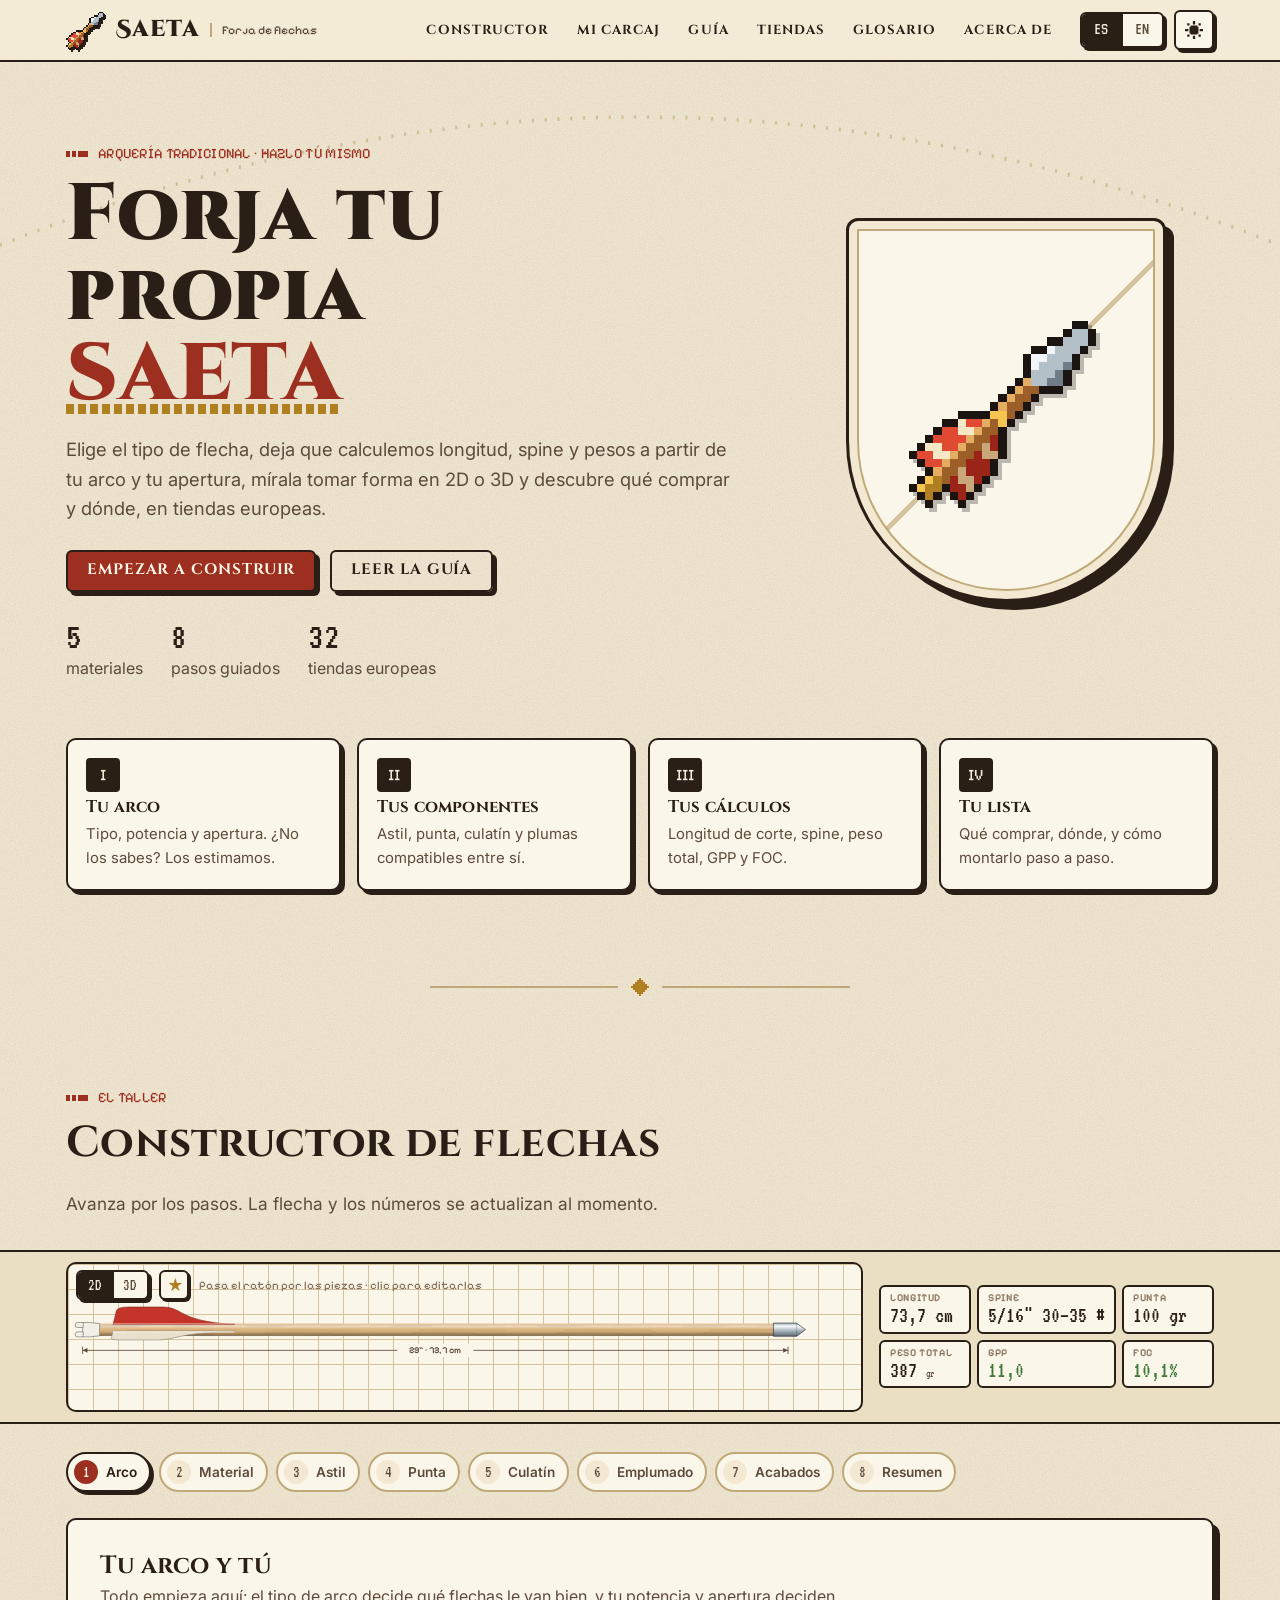
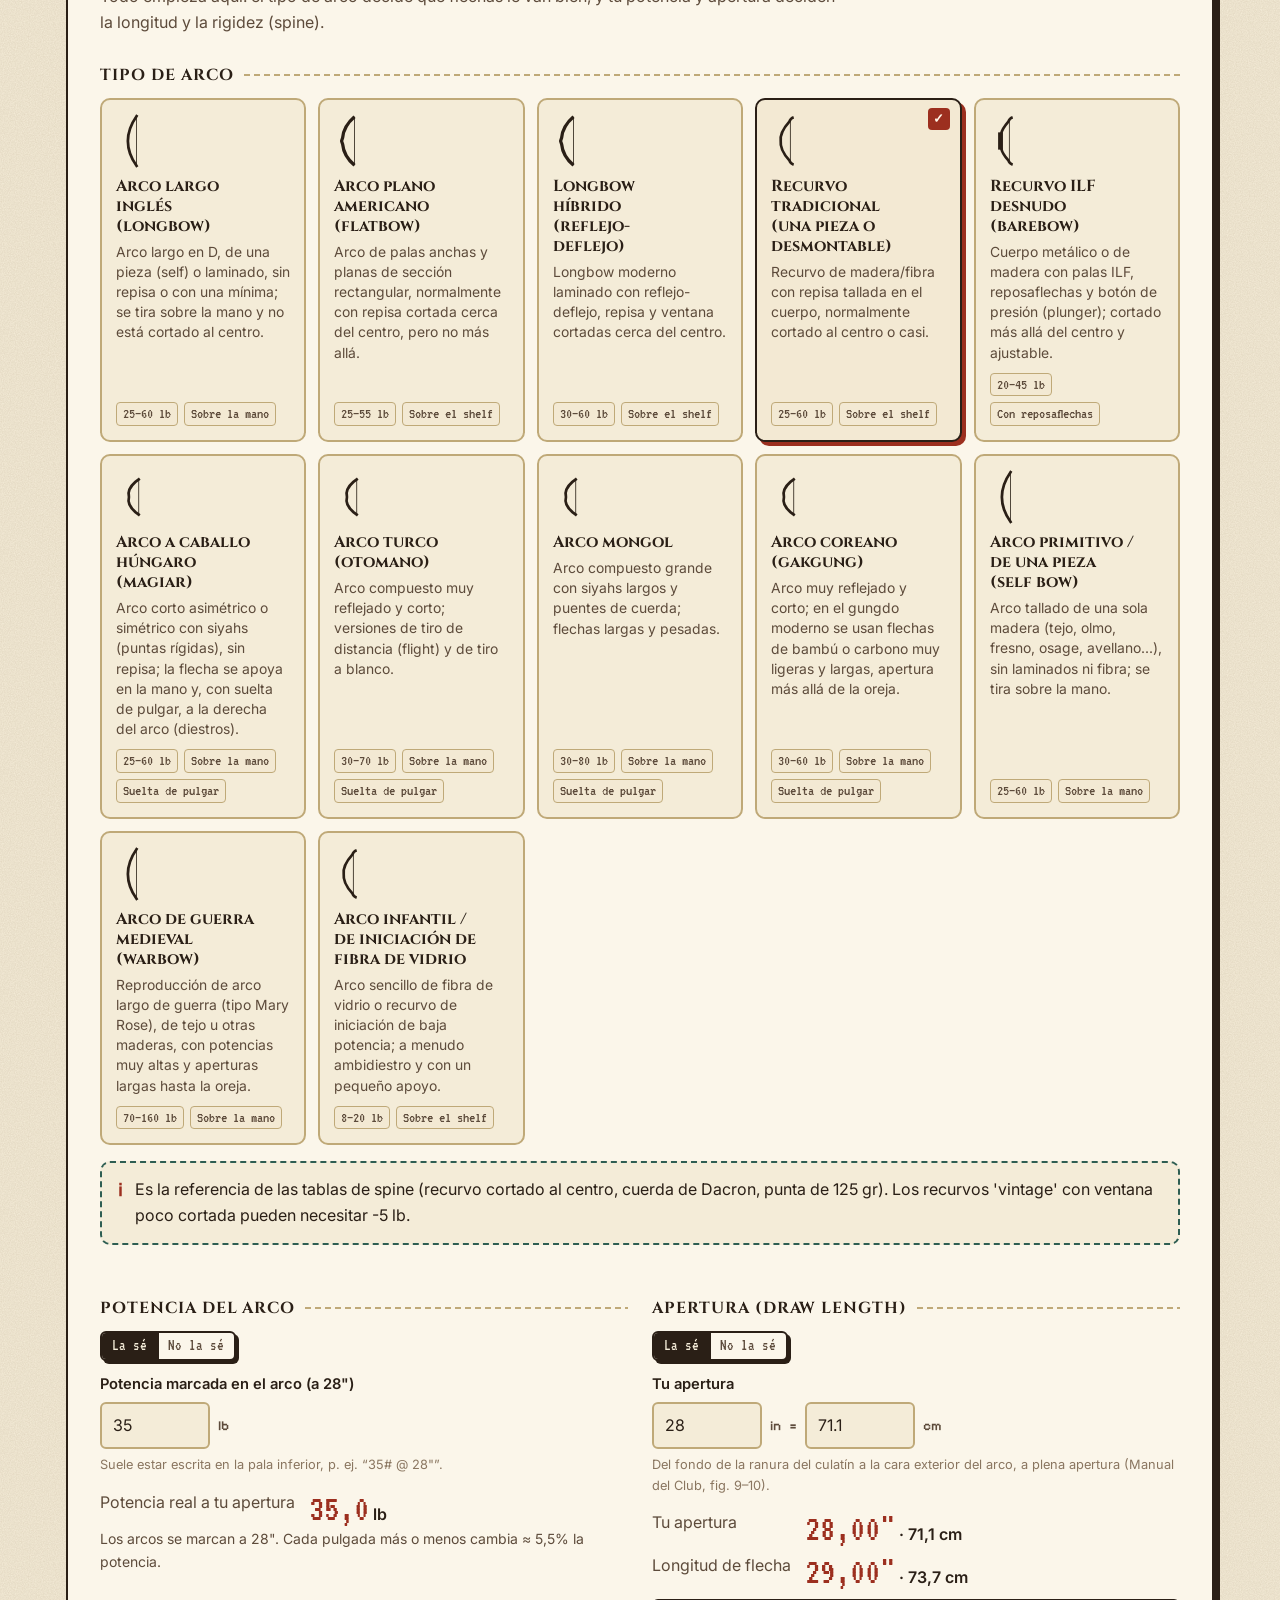
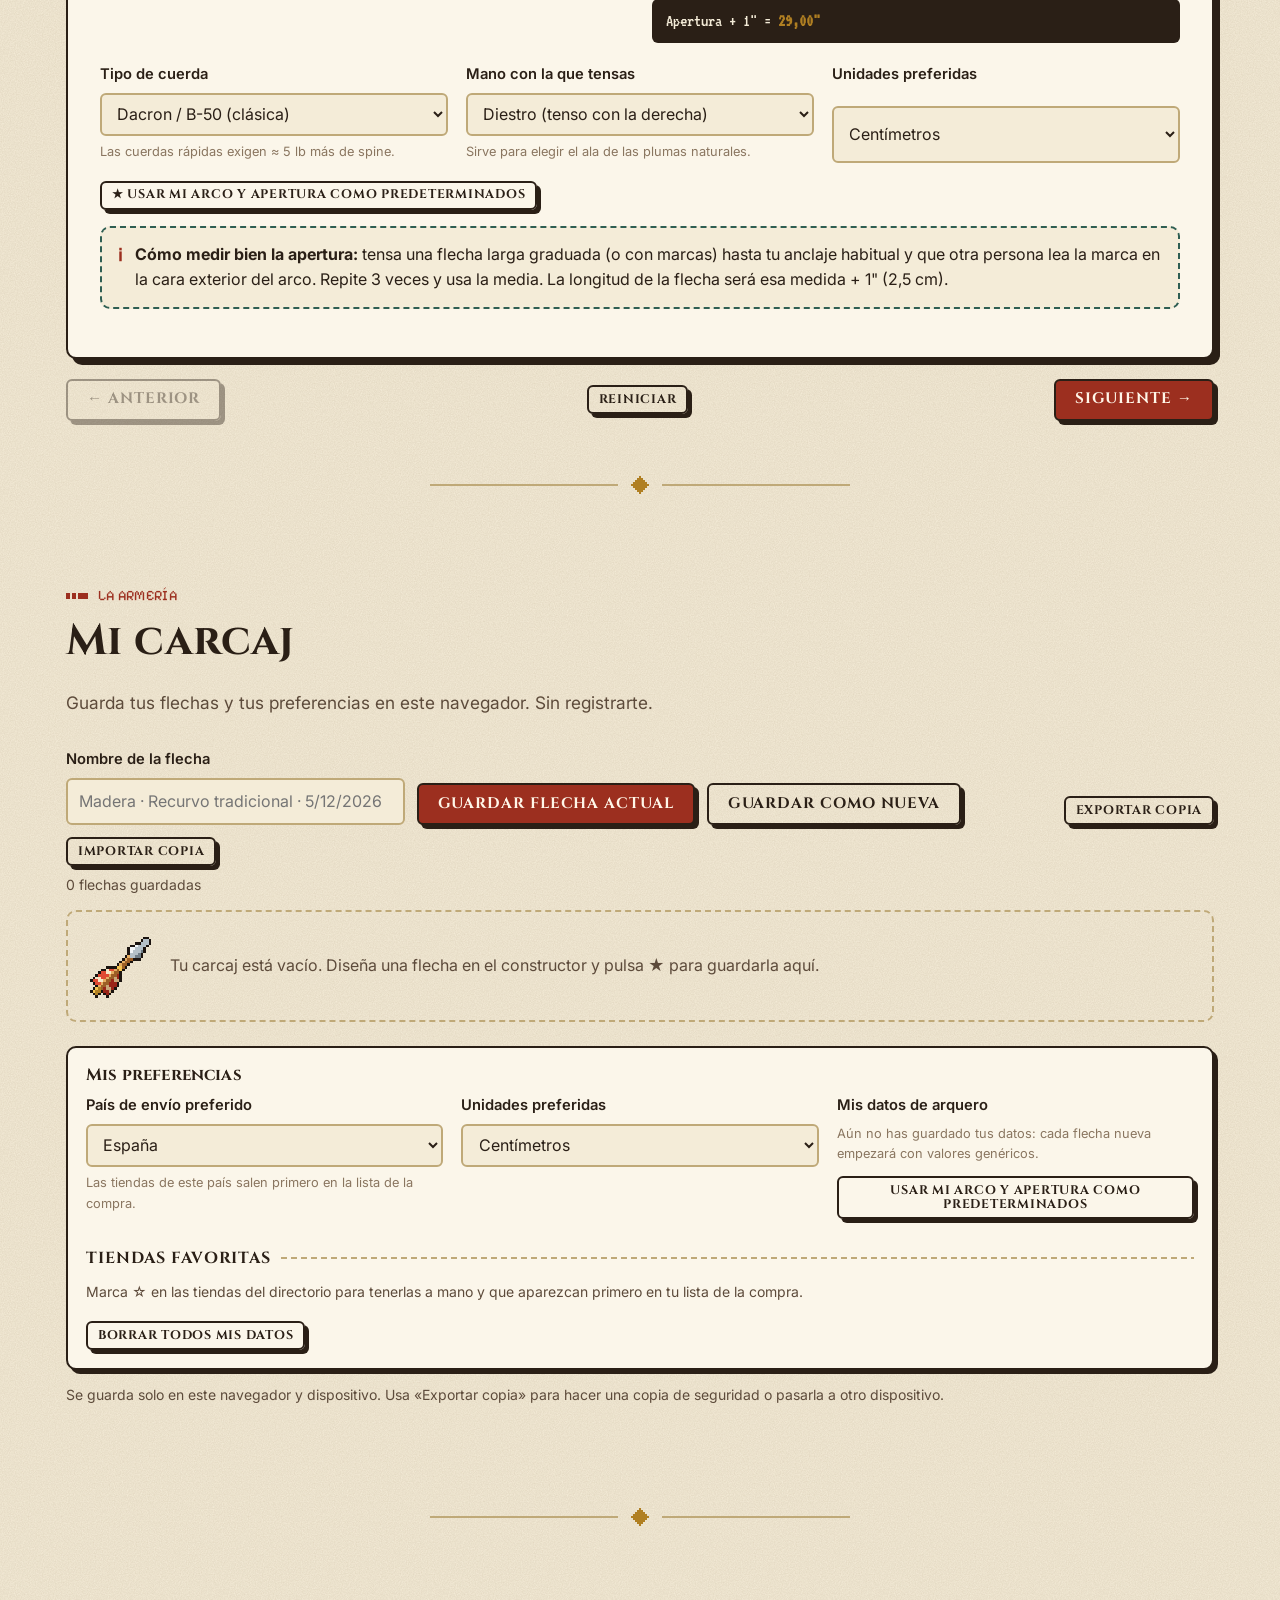
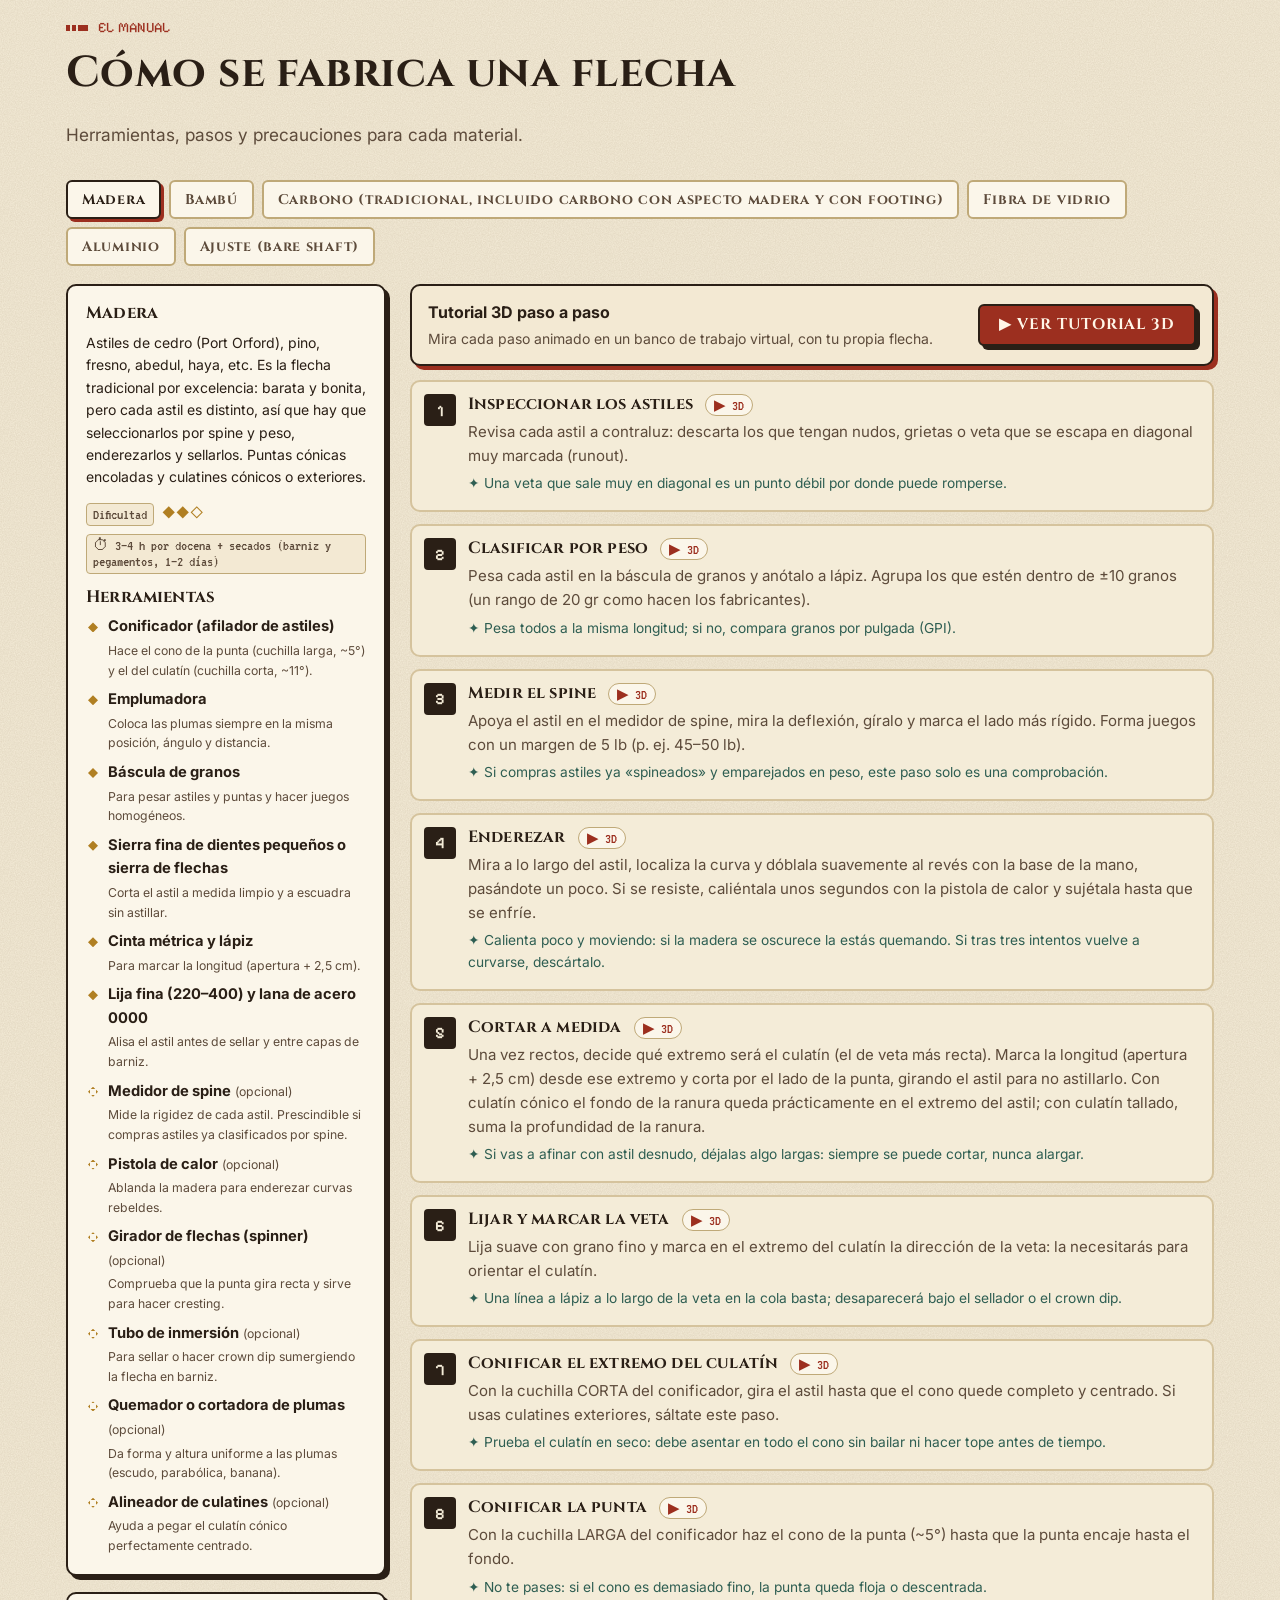
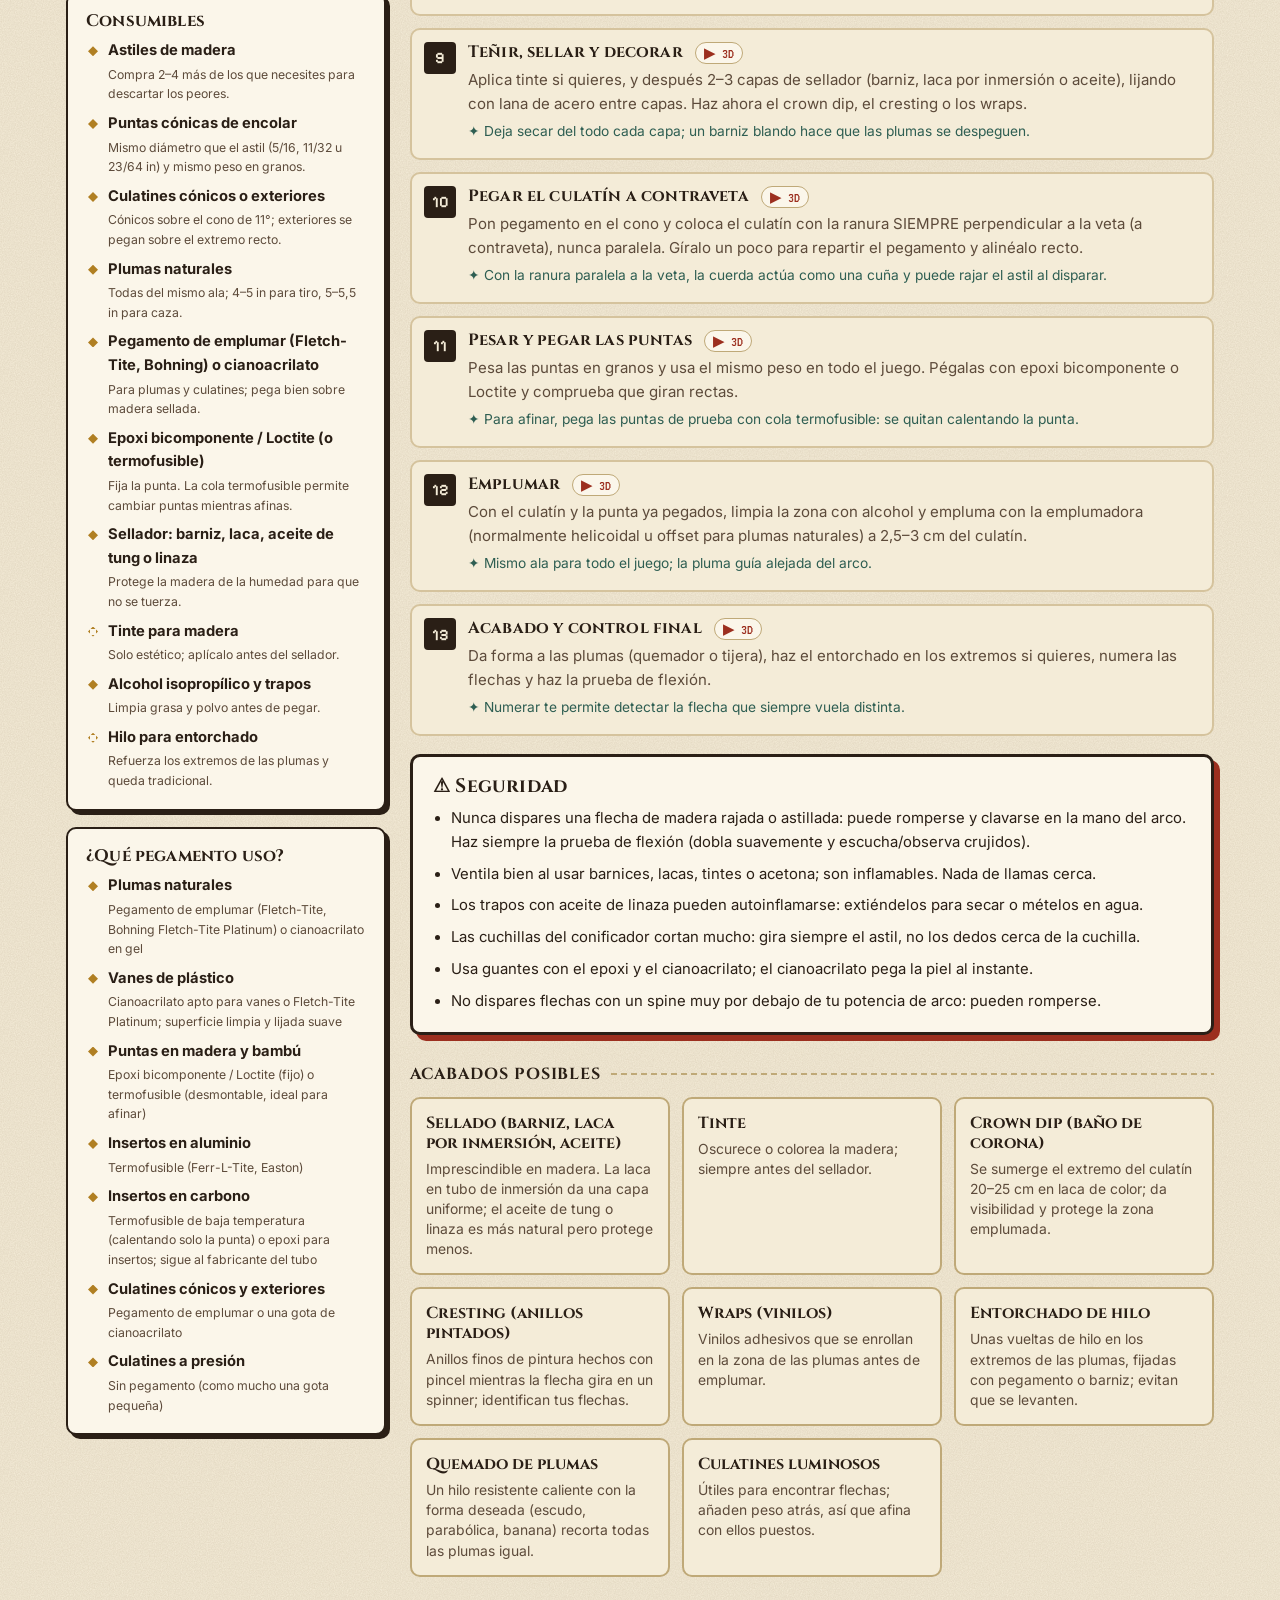
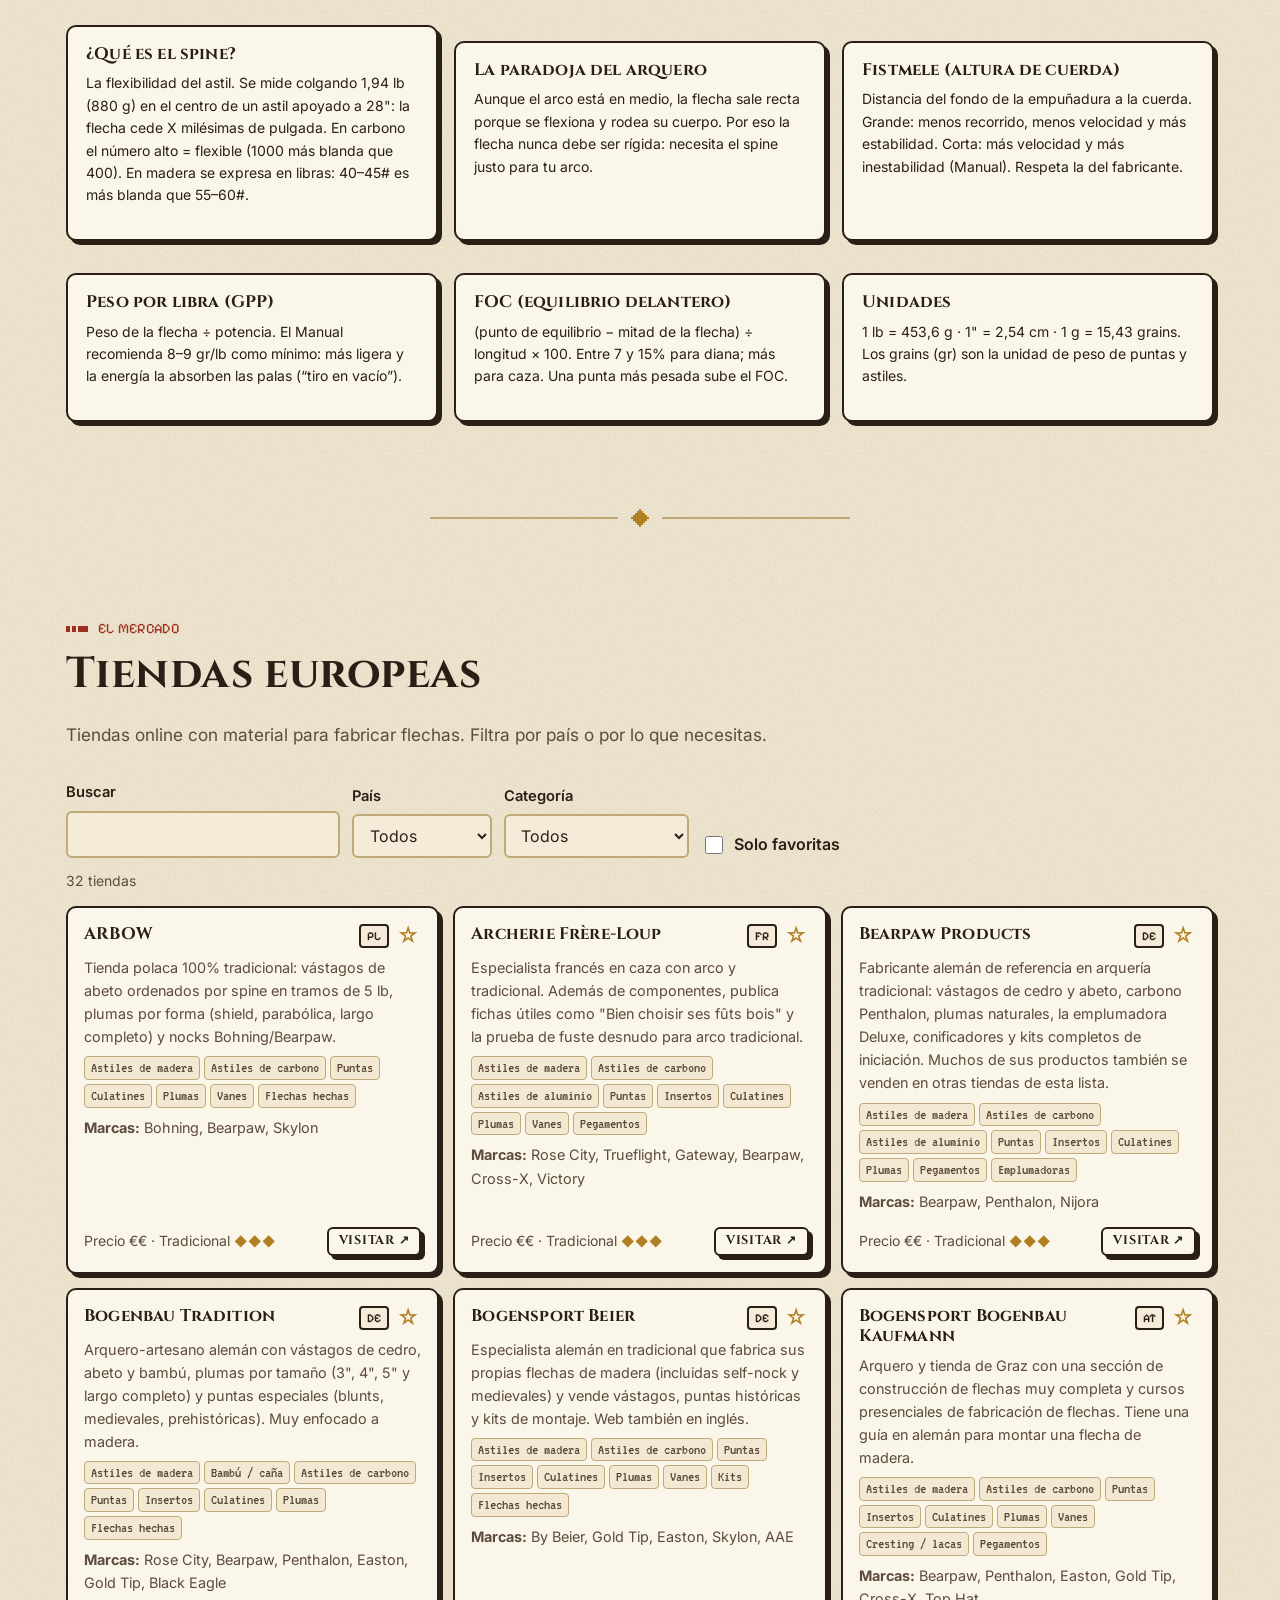
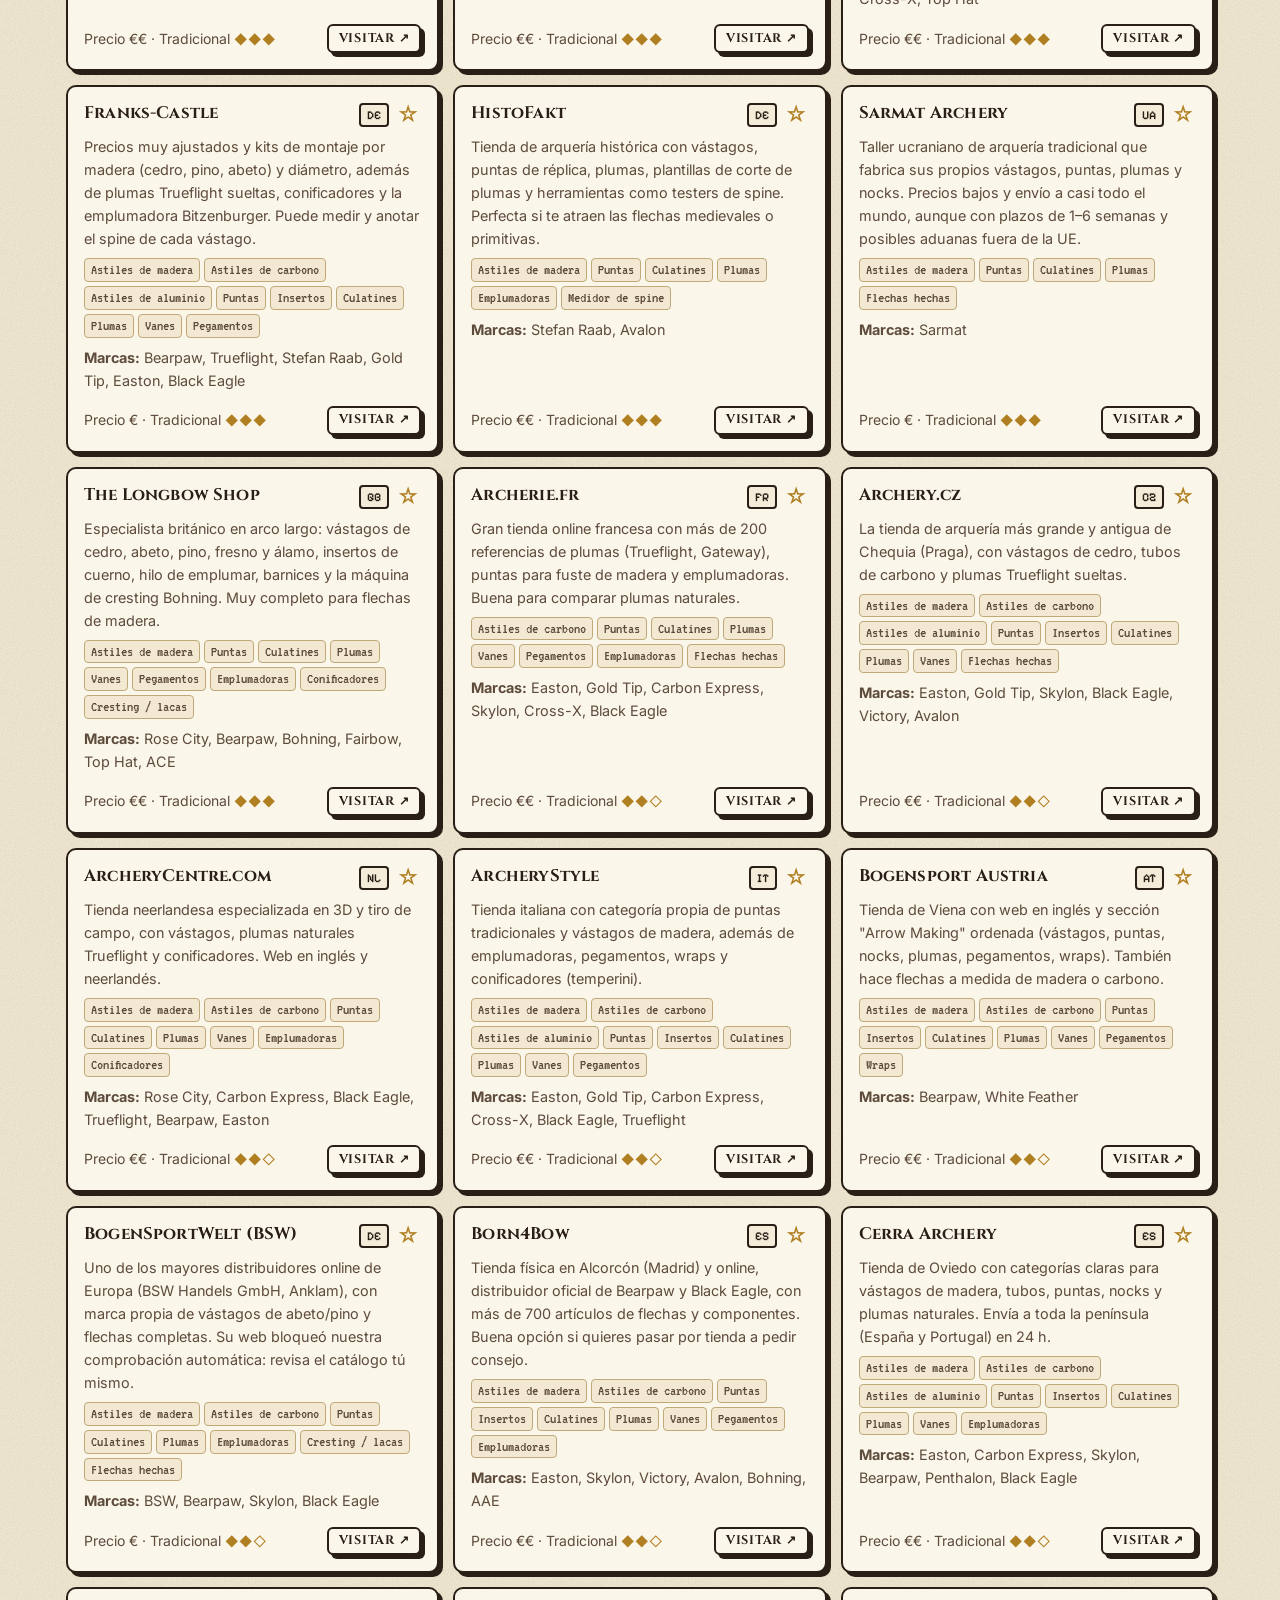
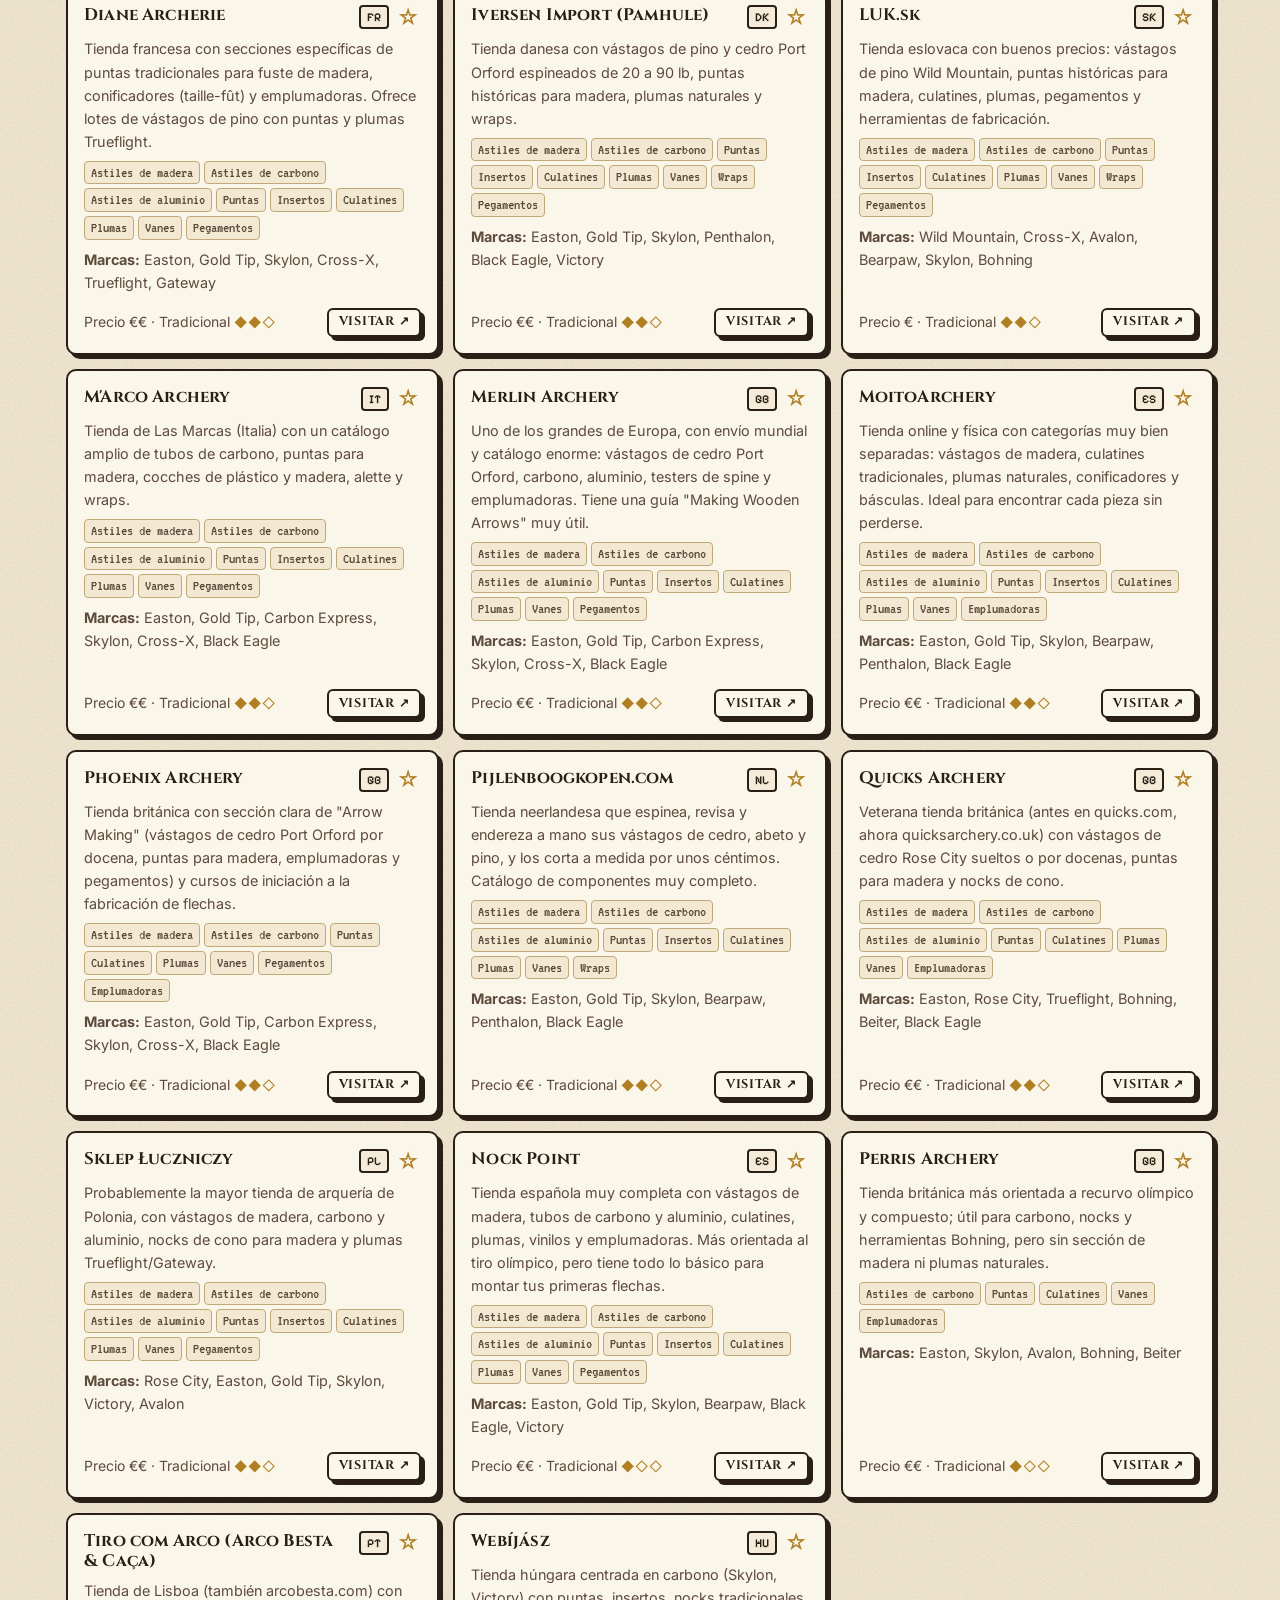
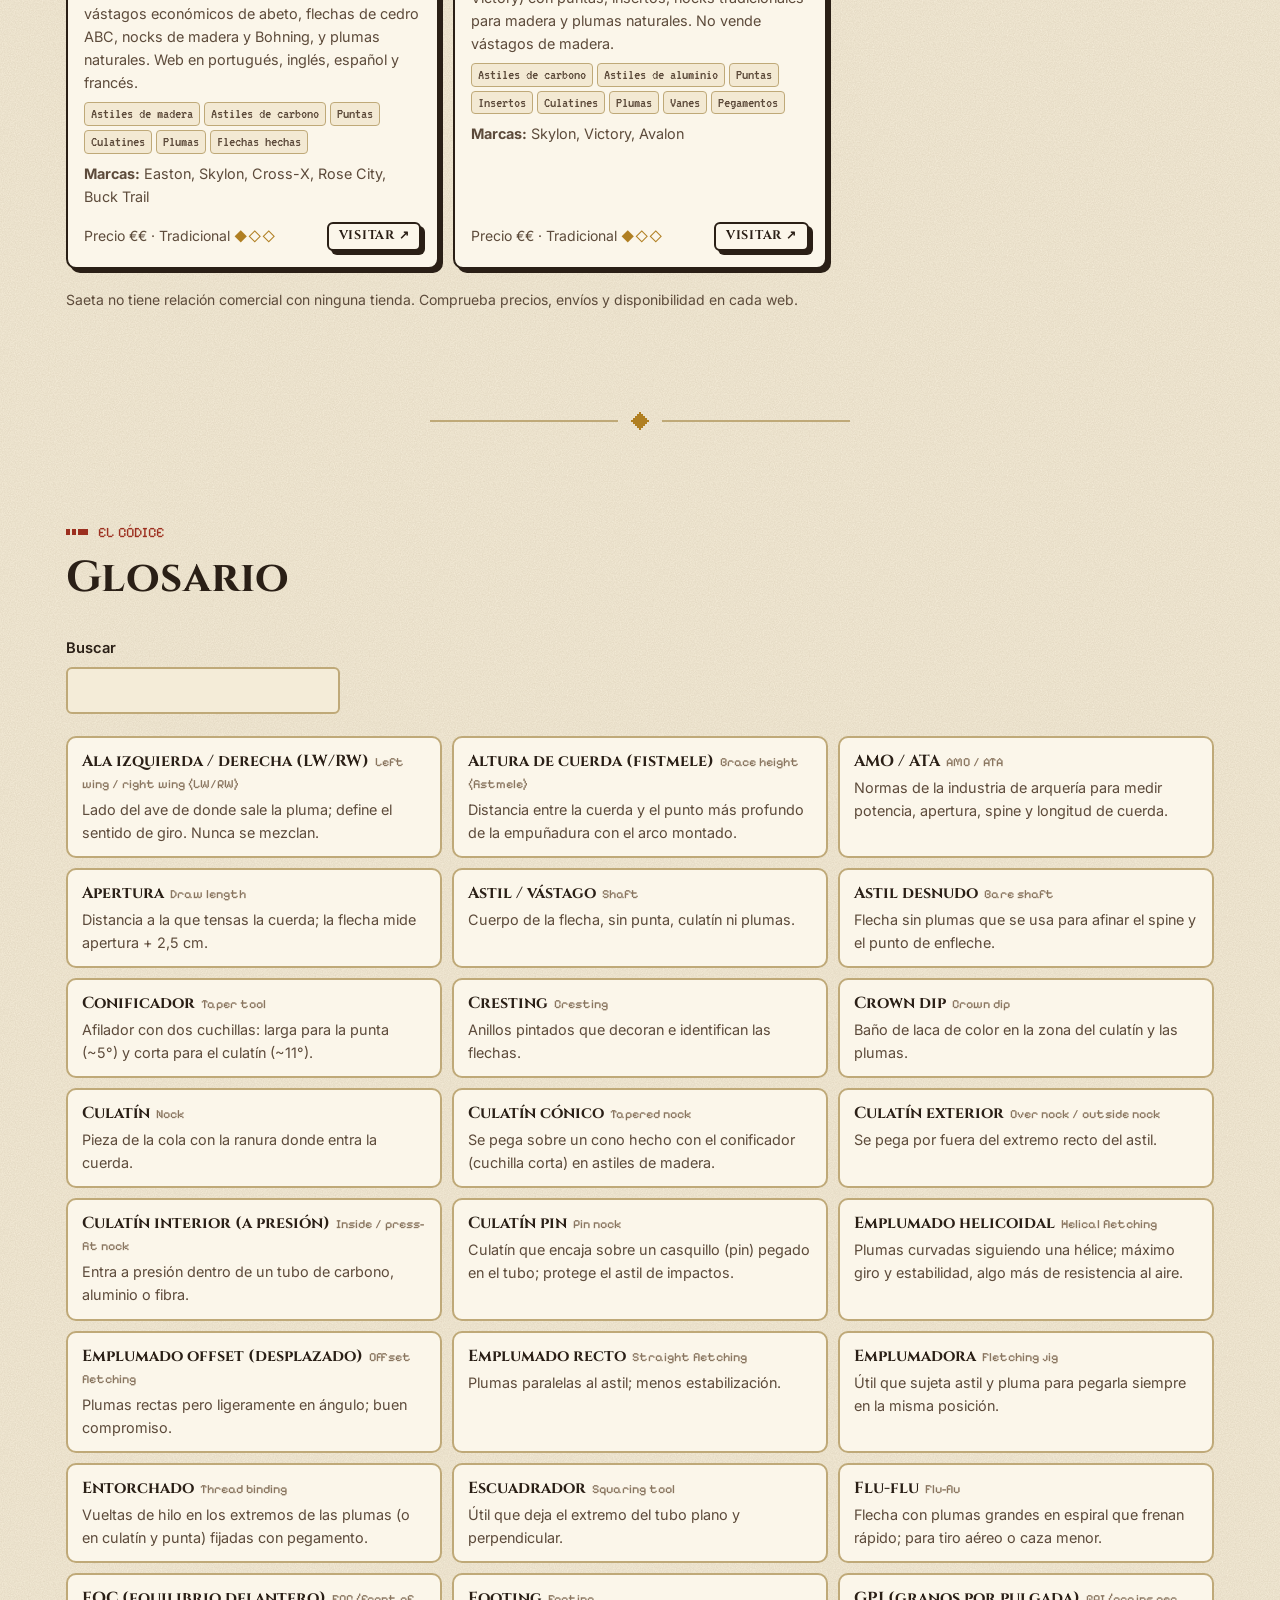
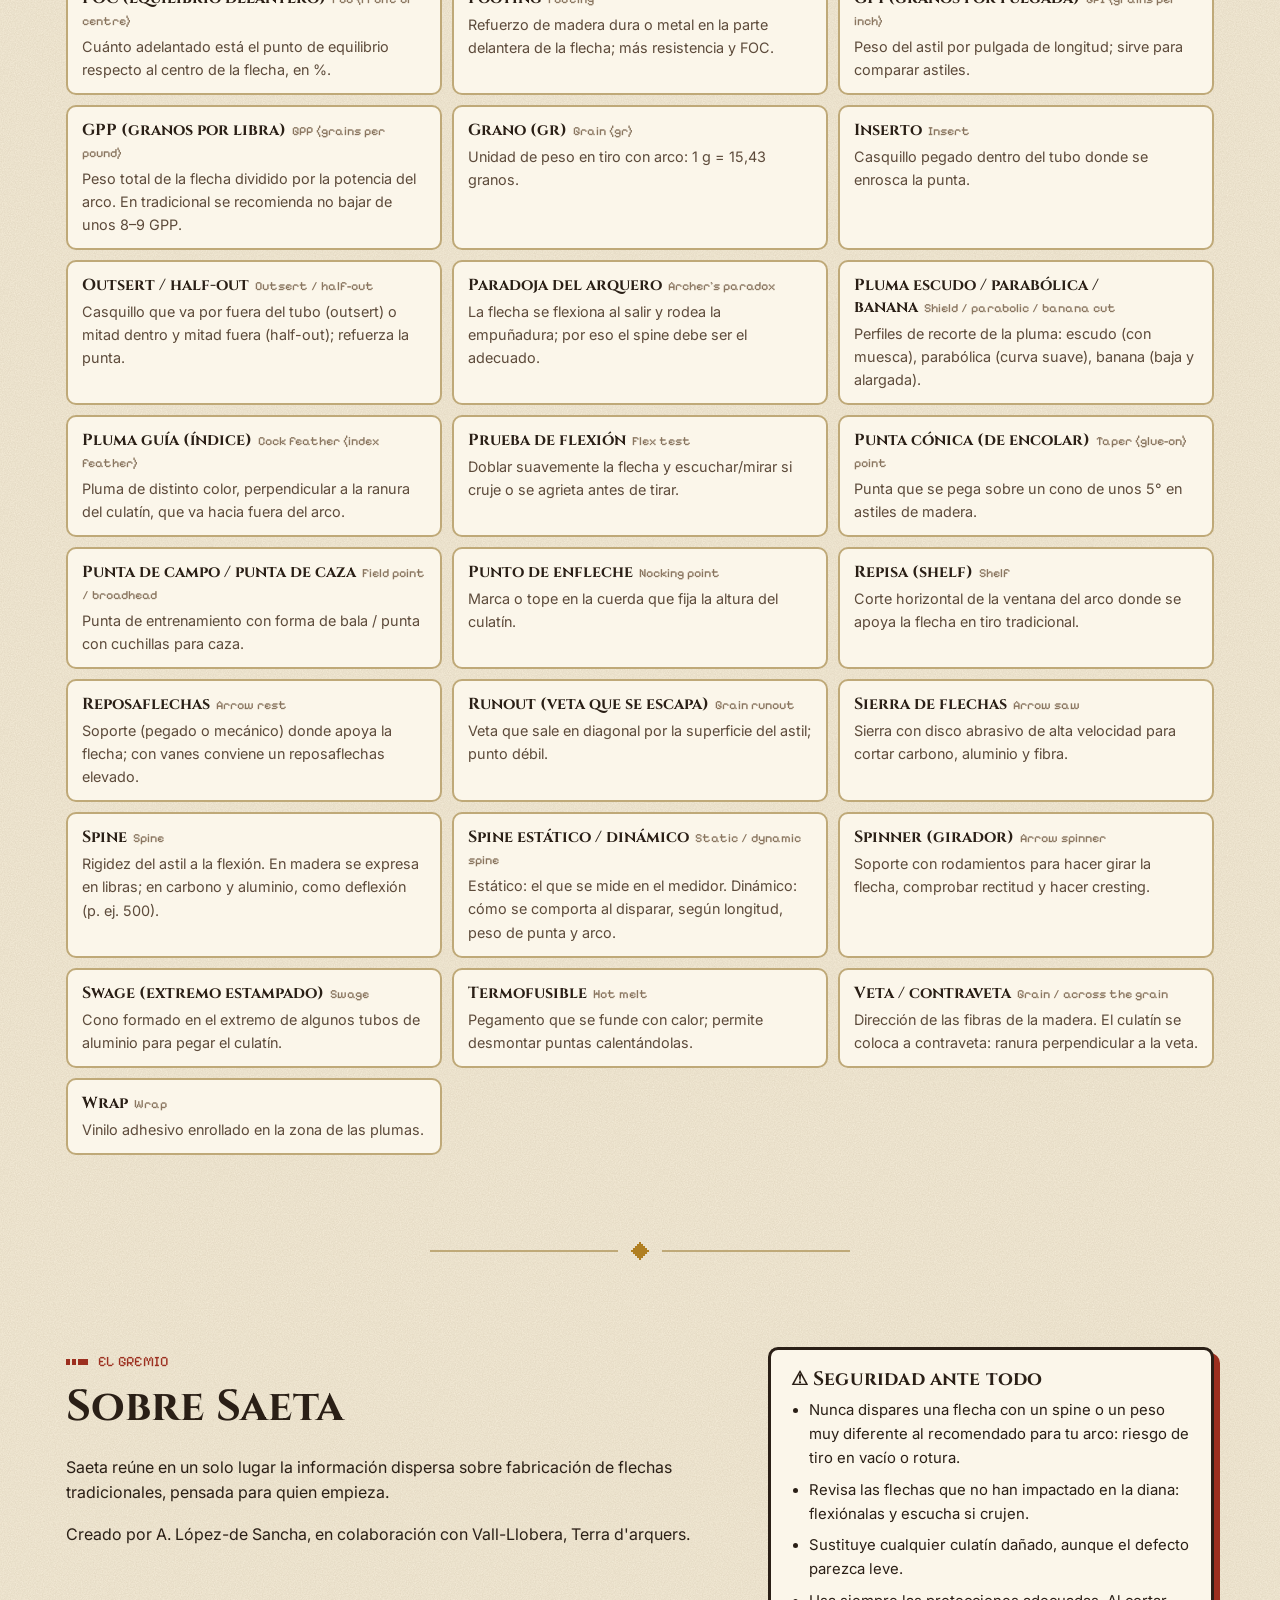
==== commit 12a4a9bd: "Add interactive 3D build tutorial for wooden arrows - New js/tutorial3d.js: low-poly workshop scene " ====
--- a/index.html
+++ b/index.html
@@ -269,6 +269,7 @@
   <script src="js/calc.js"></script>
   <script src="js/viz2d.js"></script>
   <script src="js/viz3d.js"></script>
+  <script src="js/tutorial3d.js"></script>
   <script src="js/app.js"></script>
 </body>
 </html>
--- a/css/styles.css
+++ b/css/styles.css
@@ -414,6 +414,43 @@
 .iconbtn--sm { width: 30px; height: 30px; font-size: 1rem; color: var(--gold); box-shadow: 2px 2px 0 var(--shadow); }
 .shop__head .inrow { gap: 6px; }
 
+/* ---------- 3D tutorial ---------- */
+html.tut-open { overflow: hidden; }
+.tut { position: fixed; inset: 0; z-index: 120; background: rgba(10, 7, 4, .78); backdrop-filter: blur(4px); display: grid; place-items: center; padding: max(12px, env(safe-area-inset-top, 0px)) 12px max(12px, env(safe-area-inset-bottom, 0px)); }
+.tut[hidden] { display: none !important; }
+.tut__box { width: min(1180px, 100%); max-height: 100%; overflow: auto; background: var(--surface); border: 3px solid var(--ink); border-radius: var(--radius); box-shadow: 8px 8px 0 var(--accent); display: grid; gap: 10px; padding: 14px; }
+.tut__head { display: flex; align-items: center; gap: 12px; }
+.tut__head h3 { margin: 0; font-size: 1.25rem; }
+.tut__note { color: var(--ink-2); flex: 1; }
+.tut__stage { position: relative; aspect-ratio: 16 / 9; max-height: 62vh; width: 100%; border: 2px solid var(--ink); border-radius: var(--radius-sm); overflow: hidden; background: var(--bg-2); }
+.tut__stage canvas { width: 100%; height: 100%; display: block; cursor: grab; }
+.tut__stage canvas:active { cursor: grabbing; }
+.tut__labels { position: absolute; inset: 0; pointer-events: none; }
+.tut__label { position: absolute; left: 0; top: 0; white-space: nowrap; font: 400 1.05rem/1 var(--font-num); background: var(--ink); color: var(--bg); padding: 4px 8px; border-radius: 4px; box-shadow: 2px 2px 0 var(--accent); }
+.tut__label::after { content: ""; position: absolute; left: 50%; bottom: -6px; transform: translateX(-50%); border: 6px solid transparent; border-bottom: 0; border-top-color: var(--ink); }
+.tut__badge { position: absolute; left: 10px; top: 10px; font: 400 1.15rem var(--font-num); background: var(--accent); color: var(--accent-ink); padding: 3px 9px; border-radius: 4px; border: 2px solid var(--ink); }
+.tut__hint { position: absolute; right: 10px; bottom: 8px; color: #f3e9d2; text-shadow: 0 1px 2px #000; opacity: .85; }
+.tut__loading { position: absolute; inset: 0; display: grid; place-items: center; font: 400 1.4rem var(--font-num); color: var(--ink-2); background: var(--bg-2); }
+.tut__loading[hidden] { display: none; }
+.tut__progress { height: 6px; background: var(--line); border-radius: 3px; overflow: hidden; --p: 0; }
+.tut__progress-fill { height: 100%; width: calc(var(--p) * 100%); background: var(--accent); }
+.tut__progress .tut__progress-fill { width: calc(var(--p) * 100%); }
+.tut__bar { display: flex; gap: 4px; flex-wrap: wrap; }
+.tut__bar button { flex: 1 1 28px; min-width: 28px; height: 30px; border: 2px solid var(--line-2); background: var(--bg); border-radius: 4px; cursor: pointer; font: 400 1.05rem var(--font-num); color: var(--ink-2); }
+.tut__bar button.done { background: var(--accent-2); border-color: var(--accent-2); color: var(--surface); }
+.tut__bar button[aria-current="step"] { background: var(--accent); border-color: var(--ink); color: var(--accent-ink); }
+.tut__controls { display: flex; gap: 8px; justify-content: center; }
+.tut__controls .btn { min-width: 52px; font-size: 1.1rem; }
+.tut__text h4 { margin: 0 0 4px; font-size: 1.15rem; }
+.tut__text p { margin: 0 0 4px; color: var(--ink-2); }
+.tut__text .tip { color: var(--accent-2); font-size: .92rem; }
+.tut__text .tip::before { content: "✦ "; }
+@media (max-width: 640px) { .tut__hint { display: none; } .tut__box { padding: 10px; } .tut__stage { aspect-ratio: 4 / 3; } .tut__head { flex-wrap: wrap; } .tut__head h3 { flex: 1; font-size: 1.05rem; } .tut__note { order: 3; flex-basis: 100%; } }
+.tutcta { display: flex; gap: 14px; align-items: center; justify-content: space-between; flex-wrap: wrap; padding: 14px 16px; margin-bottom: 14px; border: 2px solid var(--ink); border-radius: var(--radius); background: var(--surface-2); box-shadow: var(--px) var(--px) 0 var(--accent); }
+.tutcta p { margin: 2px 0 0; }
+.tutstep { margin-left: 8px; vertical-align: middle; border: 1px solid var(--line-2); background: var(--surface); border-radius: 999px; padding: 1px 8px; font: 400 .95rem var(--font-num); color: var(--accent); cursor: pointer; }
+.tutstep:hover { border-color: var(--ink); }
+
 /* ---------- Guide ---------- */
 .tabs { display: flex; flex-wrap: wrap; gap: 8px; margin-bottom: 18px; }
 .tab { cursor: pointer; padding: 8px 14px; border: 2px solid var(--line-2); border-radius: var(--radius-sm); background: var(--surface); font: 700 .88rem var(--font-display); letter-spacing: .05em; color: var(--ink-2); }
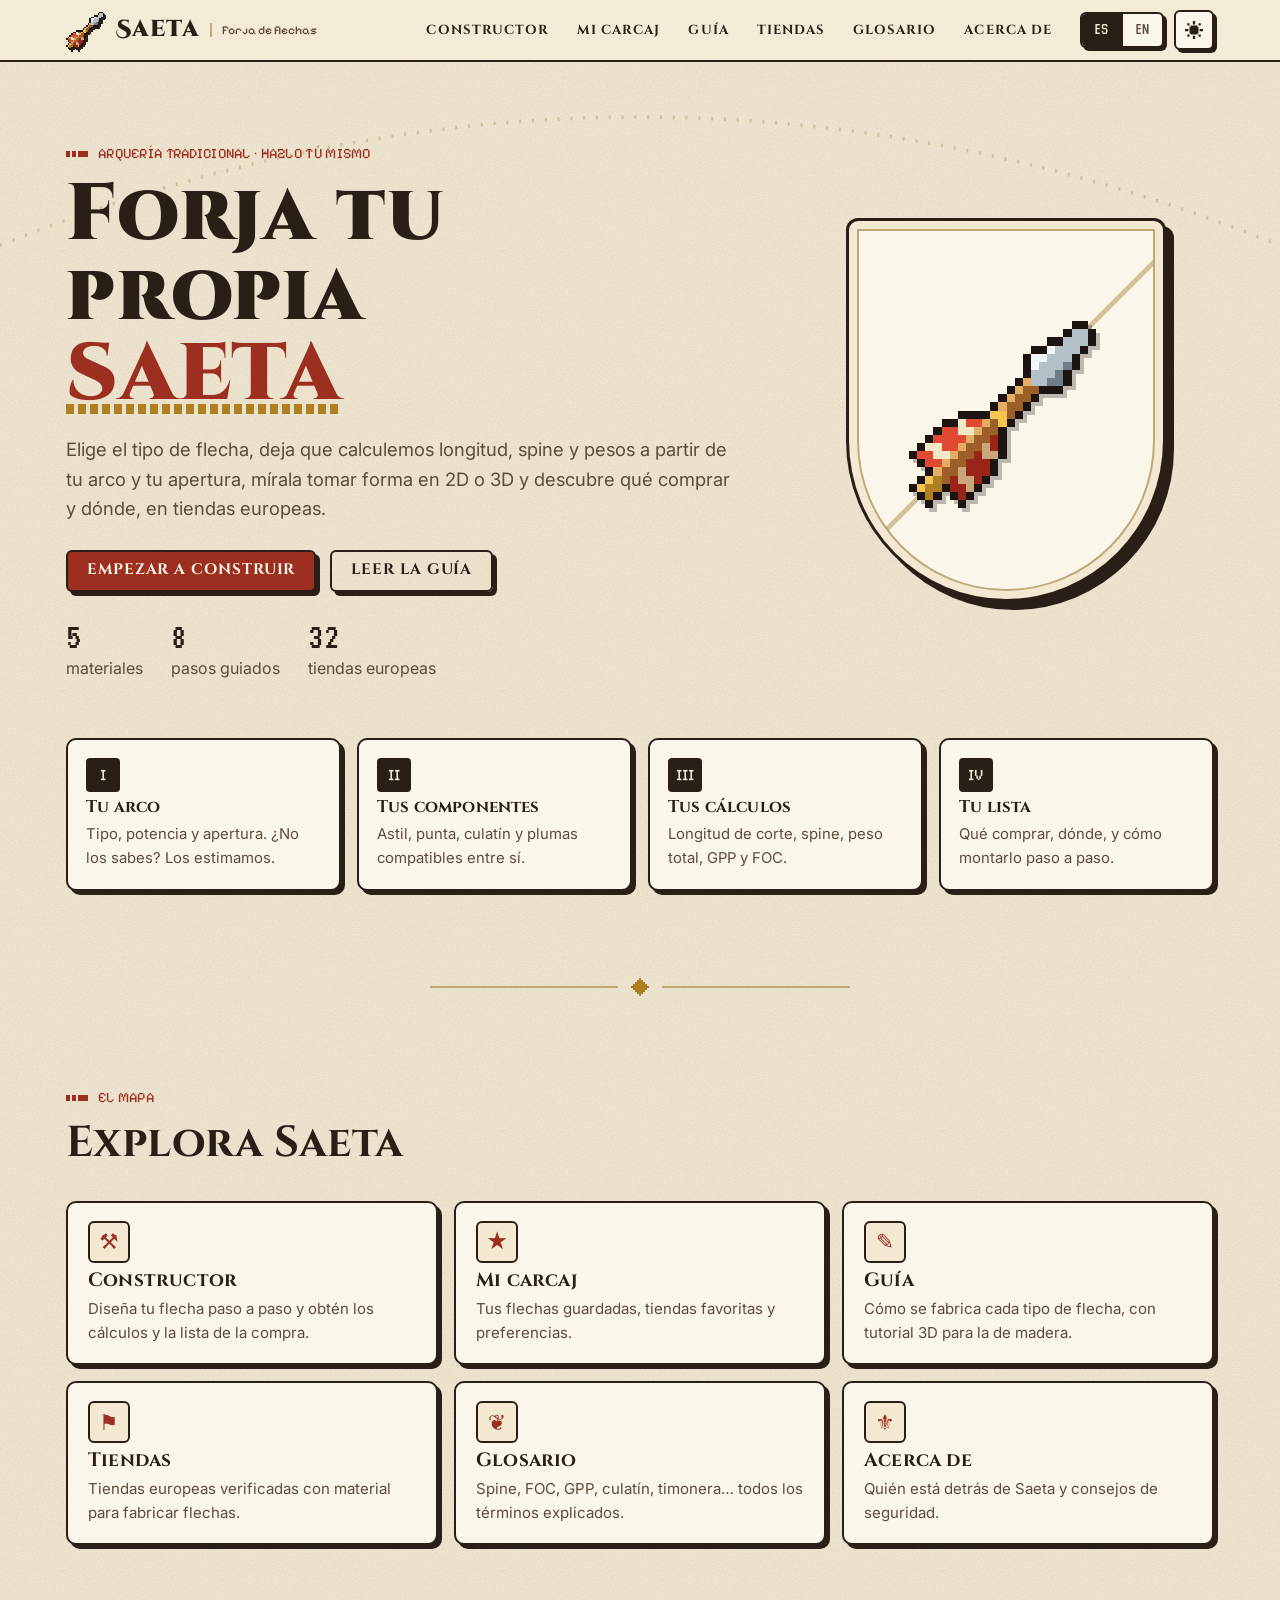
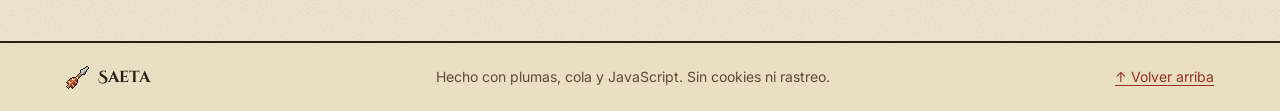
==== commit 5b063ca4: "Split the single landing page into separate pages - One page per section: index (home + explore grid" ====
--- a/index.html
+++ b/index.html
@@ -1,4 +1,5 @@
 <!doctype html>
+<!-- Generated by tools/build-pages.js from src/ — do not edit directly. -->
 <html lang="es" data-theme="">
 <head>
   <meta charset="utf-8">
@@ -29,12 +30,12 @@
     })();
   </script>
 </head>
-<body>
-  <a class="skip" href="#builder" data-i18n="nav.skip">Saltar al constructor</a>
+<body data-page="home">
+  <a class="skip" href="#main" data-i18n="nav.skip">Saltar al contenido</a>
 
   <header class="topbar" id="top">
     <div class="topbar__inner">
-      <a class="brand" href="#home" aria-label="Saeta">
+      <a class="brand" href="index.html" aria-label="Saeta">
         <img class="brand__logo pixel" src="assets/logo.svg" alt="" width="40" height="40">
         <span class="brand__name">Saeta</span>
         <span class="brand__tag" data-i18n="brand.tag">Forja de flechas</span>
@@ -44,12 +45,12 @@
           <span></span><span></span><span></span><span class="sr" data-i18n="nav.menu">Menú</span>
         </button>
         <ul class="nav__links" id="navLinks">
-          <li><a href="#builder" data-i18n="nav.builder">Constructor</a></li>
-          <li><a href="#quiver" data-i18n="nav.quiver">Mi carcaj</a></li>
-          <li><a href="#guide" data-i18n="nav.guide">Guía</a></li>
-          <li><a href="#shops" data-i18n="nav.shops">Tiendas</a></li>
-          <li><a href="#glossary" data-i18n="nav.glossary">Glosario</a></li>
-          <li><a href="#about" data-i18n="nav.about">Acerca de</a></li>
+          <li><a href="constructor.html" data-i18n="nav.builder">Constructor</a></li>
+          <li><a href="carcaj.html" data-i18n="nav.quiver">Mi carcaj</a></li>
+          <li><a href="guia.html" data-i18n="nav.guide">Guía</a></li>
+          <li><a href="tiendas.html" data-i18n="nav.shops">Tiendas</a></li>
+          <li><a href="glosario.html" data-i18n="nav.glossary">Glosario</a></li>
+          <li><a href="acerca.html" data-i18n="nav.about">Acerca de</a></li>
         </ul>
       </nav>
       <div class="toggles">
@@ -65,7 +66,15 @@
     </div>
   </header>
 
-  <main>
+  <main id="main">
+    <script>
+      // Old single-page links (#builder, #guide… and shared arrows #a=…) now live on their own pages.
+      (function () {
+        var h = location.hash, map = { '#builder': 'constructor.html', '#quiver': 'carcaj.html', '#guide': 'guia.html', '#shops': 'tiendas.html', '#glossary': 'glosario.html', '#about': 'acerca.html' };
+        if (/^#a=/.test(h)) location.replace('constructor.html' + h);
+        else if (map[h]) location.replace(map[h]);
+      })();
+    </script>
     <!-- ============ HERO ============ -->
     <section class="hero" id="home">
       <div class="hero__sky" aria-hidden="true">
@@ -80,8 +89,8 @@
           </h1>
           <p class="hero__lead" data-i18n="hero.lead">Elige el tipo de flecha, deja que calculemos longitud, spine y pesos a partir de tu arco y tu apertura, mírala tomar forma en 2D o 3D y descubre qué comprar y dónde, en tiendas europeas.</p>
           <div class="hero__cta">
-            <a class="btn btn--primary" href="#builder" data-i18n="hero.cta">Empezar a construir</a>
-            <a class="btn btn--ghost" href="#guide" data-i18n="hero.cta2">Leer la guía</a>
+            <a class="btn btn--primary" href="constructor.html" data-i18n="hero.cta">Empezar a construir</a>
+            <a class="btn btn--ghost" href="guia.html" data-i18n="hero.cta2">Leer la guía</a>
           </div>
           <ul class="hero__facts">
             <li><strong class="pixfont">5</strong> <span data-i18n="hero.f1">materiales</span></li>
@@ -105,153 +114,28 @@
       </div>
     </section>
 
-    <!-- ============ BUILDER ============ -->
-    <section class="builder" id="builder" aria-labelledby="builderTitle">
+    <!-- ============ EXPLORE ============ -->
+    <section class="explore" aria-labelledby="exploreTitle">
       <div class="wrap">
         <header class="section-head">
-          <p class="eyebrow pixfont" data-i18n="builder.eyebrow">El taller</p>
-          <h2 id="builderTitle" data-i18n="builder.title">Constructor de flechas</h2>
-          <p class="section-head__lead" data-i18n="builder.lead">Avanza por los pasos. La flecha y los números se actualizan al momento.</p>
+          <p class="eyebrow pixfont" data-i18n="home.exploreEyebrow">El mapa</p>
+          <h2 id="exploreTitle" data-i18n="home.exploreTitle">Explora Saeta</h2>
         </header>
-      </div>
-
-      <div class="bench" id="bench">
-        <div class="wrap bench__inner">
-          <div class="bench__stage">
-            <div class="bench__view" id="view2d" role="img" aria-label="Vista previa de la flecha"></div>
-            <div class="bench__view bench__view--3d" id="view3d" hidden></div>
-            <div class="bench__tools">
-              <div class="seg seg--sm" role="group" aria-label="Vista">
-                <button class="seg__btn" data-view="2d" aria-pressed="true">2D</button>
-                <button class="seg__btn" data-view="3d" aria-pressed="false">3D</button>
-              </div>
-              <button type="button" class="iconbtn iconbtn--sm" id="quickSave" data-i18n-aria="q.quick" title="★" aria-label="Guardar en mi carcaj">★</button>
-              <span class="bench__hint" id="viewHint" data-i18n="bench.hint2d">Pasa el ratón por las piezas</span>
-            </div>
-          </div>
-          <dl class="stats" id="stats" aria-live="polite"></dl>
+        <div class="explore__grid">
+          <a class="explore__card" href="constructor.html"><span class="explore__ico" aria-hidden="true">⚒</span><h3 data-i18n="page.builder">Constructor</h3><p data-i18n="home.e.builder">Diseña tu flecha paso a paso y obtén los cálculos y la lista de la compra.</p></a>
+          <a class="explore__card" href="carcaj.html"><span class="explore__ico" aria-hidden="true">★</span><h3 data-i18n="page.quiver">Mi carcaj</h3><p data-i18n="home.e.quiver">Tus flechas guardadas, tiendas favoritas y preferencias.</p></a>
+          <a class="explore__card" href="guia.html"><span class="explore__ico" aria-hidden="true">✎</span><h3 data-i18n="page.guide">Guía</h3><p data-i18n="home.e.guide">Cómo se fabrica cada tipo de flecha, con tutorial 3D para la de madera.</p></a>
+          <a class="explore__card" href="tiendas.html"><span class="explore__ico" aria-hidden="true">⚑</span><h3 data-i18n="page.shops">Tiendas</h3><p data-i18n="home.e.shops">Tiendas europeas verificadas con material para fabricar flechas.</p></a>
+          <a class="explore__card" href="glosario.html"><span class="explore__ico" aria-hidden="true">❦</span><h3 data-i18n="page.glossary">Glosario</h3><p data-i18n="home.e.glossary">Spine, FOC, GPP, culatín, timonera… todos los términos explicados.</p></a>
+          <a class="explore__card" href="acerca.html"><span class="explore__ico" aria-hidden="true">⚜</span><h3 data-i18n="page.about">Acerca de</h3><p data-i18n="home.e.about">Quién está detrás de Saeta y consejos de seguridad.</p></a>
         </div>
-      </div>
-
-      <div class="wrap builder__body">
-        <nav class="stepper" aria-label="Pasos">
-          <ol id="stepper"></ol>
-        </nav>
-        <div class="steppanel" id="stepPanel" tabindex="-1"></div>
-        <div class="stepnav">
-          <button class="btn btn--ghost" id="prevStep" data-i18n="step.prev">← Anterior</button>
-          <button class="btn btn--ghost btn--sm" id="resetBtn" data-i18n="step.reset">Reiniciar</button>
-          <button class="btn btn--primary" id="nextStep" data-i18n="step.next">Siguiente →</button>
-        </div>
-      </div>
-    </section>
-
-    <!-- ============ QUIVER ============ -->
-    <section class="quiver" id="quiver" aria-labelledby="quiverTitle">
-      <div class="wrap">
-        <header class="section-head">
-          <p class="eyebrow pixfont" data-i18n="q.eyebrow">La armería</p>
-          <h2 id="quiverTitle" data-i18n="q.title">Mi carcaj</h2>
-          <p class="section-head__lead" data-i18n="q.lead">Guarda tus flechas y tus preferencias en este navegador. Sin registrarte.</p>
-        </header>
-        <div class="quiver__bar">
-          <label class="field quiver__name"><span data-i18n="q.name">Nombre de la flecha</span><input type="text" id="quiverName" maxlength="120" autocomplete="off"></label>
-          <button type="button" class="btn btn--primary" id="quiverSave">Guardar</button>
-          <button type="button" class="btn btn--ghost" id="quiverSaveNew" data-i18n="q.saveNew" hidden>Guardar como nueva</button>
-          <span class="quiver__spacer"></span>
-          <button type="button" class="btn btn--ghost btn--sm" id="quiverExport" data-i18n="q.export">Exportar copia</button>
-          <label class="btn btn--ghost btn--sm"><span data-i18n="q.import">Importar copia</span><input type="file" id="quiverImport" accept="application/json,.json" hidden></label>
-        </div>
-        <p class="small muted" id="quiverCount"></p>
-        <div class="quivergrid" id="quiverGrid"></div>
-        <div class="panel prefs" id="prefsPanel"></div>
-        <p class="small muted" data-i18n="q.storageNote">Se guarda solo en este navegador y dispositivo. Usa «Exportar copia» para hacer una copia de seguridad o pasarla a otro dispositivo.</p>
-      </div>
-    </section>
-
-    <!-- ============ GUIDE ============ -->
-    <section class="guide" id="guide" aria-labelledby="guideTitle">
-      <div class="wrap">
-        <header class="section-head">
-          <p class="eyebrow pixfont" data-i18n="guide.eyebrow">El manual</p>
-          <h2 id="guideTitle" data-i18n="guide.title">Cómo se fabrica una flecha</h2>
-          <p class="section-head__lead" data-i18n="guide.lead">Herramientas, pasos y precauciones para cada material.</p>
-        </header>
-        <div class="tabs" role="tablist" id="guideTabs"></div>
-        <div id="guideBody"></div>
-        <div class="theory" id="theory"></div>
-      </div>
-    </section>
-
-    <!-- ============ SHOPS ============ -->
-    <section class="shops" id="shops" aria-labelledby="shopsTitle">
-      <div class="wrap">
-        <header class="section-head">
-          <p class="eyebrow pixfont" data-i18n="shops.eyebrow">El mercado</p>
-          <h2 id="shopsTitle" data-i18n="shops.title">Tiendas europeas</h2>
-          <p class="section-head__lead" data-i18n="shops.lead">Tiendas online con material para fabricar flechas. Filtra por país o por lo que necesitas.</p>
-        </header>
-        <div class="filters">
-          <label class="field field--inline">
-            <span data-i18n="shops.search">Buscar</span>
-            <input type="search" id="shopSearch" autocomplete="off">
-          </label>
-          <label class="field field--inline">
-            <span data-i18n="shops.country">País</span>
-            <select id="shopCountry"></select>
-          </label>
-          <label class="field field--inline">
-            <span data-i18n="shops.category">Categoría</span>
-            <select id="shopCat"></select>
-          </label>
-          <label class="check field--inline"><input type="checkbox" id="shopFav"> <span data-i18n="shops.onlyFav">Solo favoritas</span></label>
-        </div>
-        <p class="muted small" id="shopResultCount"></p>
-        <div class="shopgrid" id="shopGrid"></div>
-        <p class="muted small" data-i18n="shops.disclaimer">Saeta no tiene relación comercial con ninguna tienda. Comprueba precios, envíos y disponibilidad en cada web.</p>
-      </div>
-    </section>
-
-    <!-- ============ GLOSSARY ============ -->
-    <section class="glossary" id="glossary" aria-labelledby="glossTitle">
-      <div class="wrap">
-        <header class="section-head">
-          <p class="eyebrow pixfont" data-i18n="gloss.eyebrow">El códice</p>
-          <h2 id="glossTitle" data-i18n="gloss.title">Glosario</h2>
-        </header>
-        <label class="field field--inline">
-          <span data-i18n="shops.search">Buscar</span>
-          <input type="search" id="glossSearch" autocomplete="off">
-        </label>
-        <dl class="glosslist" id="glossList"></dl>
-      </div>
-    </section>
-
-    <!-- ============ ABOUT ============ -->
-    <section class="about" id="about" aria-labelledby="aboutTitle">
-      <div class="wrap about__grid">
-        <div>
-          <p class="eyebrow pixfont" data-i18n="about.eyebrow">El gremio</p>
-          <h2 id="aboutTitle" data-i18n="about.title">Sobre Saeta</h2>
-          <p data-i18n="about.p1">Saeta reúne en un solo lugar la información dispersa sobre fabricación de flechas tradicionales, pensada para quien empieza.</p>
-          <p data-i18n="about.p2">Los cálculos siguen las reglas del manual del Curso de Tecnificación Básica del Club Vall-Llobera Terra d’Arquers y tablas habituales de fabricantes. Son estimaciones: prueba siempre tus flechas (bare-shaft) antes de fabricar una docena.</p>
-        </div>
-        <aside class="warnbox">
-          <h3 data-i18n="about.safetyTitle">⚠ Seguridad ante todo</h3>
-          <ul>
-            <li data-i18n="about.s1">Nunca dispares una flecha con un spine o un peso muy diferente al recomendado para tu arco: riesgo de tiro en vacío o rotura.</li>
-            <li data-i18n="about.s2">Revisa las flechas que no han impactado en la diana: flexiónalas y escucha si crujen.</li>
-            <li data-i18n="about.s3">Sustituye cualquier culatín dañado, aunque el defecto parezca leve.</li>
-            <li data-i18n="about.s4">Usa siempre las protecciones adecuadas. Al cortar carbono o fibra de vidrio, usa mascarilla y guantes.</li>
-          </ul>
-        </aside>
       </div>
     </section>
   </main>
 
   <footer class="footer">
     <div class="wrap footer__inner">
-      <span class="brand brand--sm"><img class="pixel" src="assets/logo.svg" alt="" width="24" height="24"> Saeta</span>
+      <a class="brand brand--sm" href="index.html"><img class="pixel" src="assets/logo.svg" alt="" width="24" height="24"> Saeta</a>
       <span class="muted small" data-i18n="footer.text">Hecho con plumas, cola y JavaScript. Sin cookies ni rastreo.</span>
       <a class="small" href="#top" data-i18n="footer.top">↑ Volver arriba</a>
     </div>
--- a/css/styles.css
+++ b/css/styles.css
@@ -214,6 +214,17 @@
   .howto { grid-template-columns: repeat(2, 1fr); }
 }
 @media (max-width: 480px) { .howto { grid-template-columns: 1fr; } }
+
+/* ---------- Home: explore grid ---------- */
+.explore__grid { display: grid; grid-template-columns: repeat(auto-fill, minmax(320px, 1fr)); gap: 16px; }
+.explore__card { display: grid; gap: 6px; align-content: start; text-decoration: none; color: var(--ink); background: var(--surface); border: 2px solid var(--ink); border-radius: var(--radius); padding: 18px 20px; box-shadow: var(--px) var(--px) 0 var(--shadow); transition: transform .1s, box-shadow .1s; }
+.explore__card:hover { transform: translate(-2px, -2px); box-shadow: calc(var(--px) + 2px) calc(var(--px) + 2px) 0 var(--accent); }
+.explore__card h3 { margin: 0; }
+.explore__card p { margin: 0; color: var(--ink-2); font-size: .94rem; }
+.explore__ico { display: inline-grid; place-items: center; width: 42px; height: 42px; border-radius: 6px; background: var(--surface-2); border: 2px solid var(--ink); color: var(--accent); font-size: 1.35rem; }
+
+/* current page in the navigation */
+.nav__links a[aria-current="page"] { background: var(--ink); color: var(--bg); }
 
 /* ---------- Builder bench (sticky arrow) ---------- */
 .builder { padding-bottom: 64px; }
